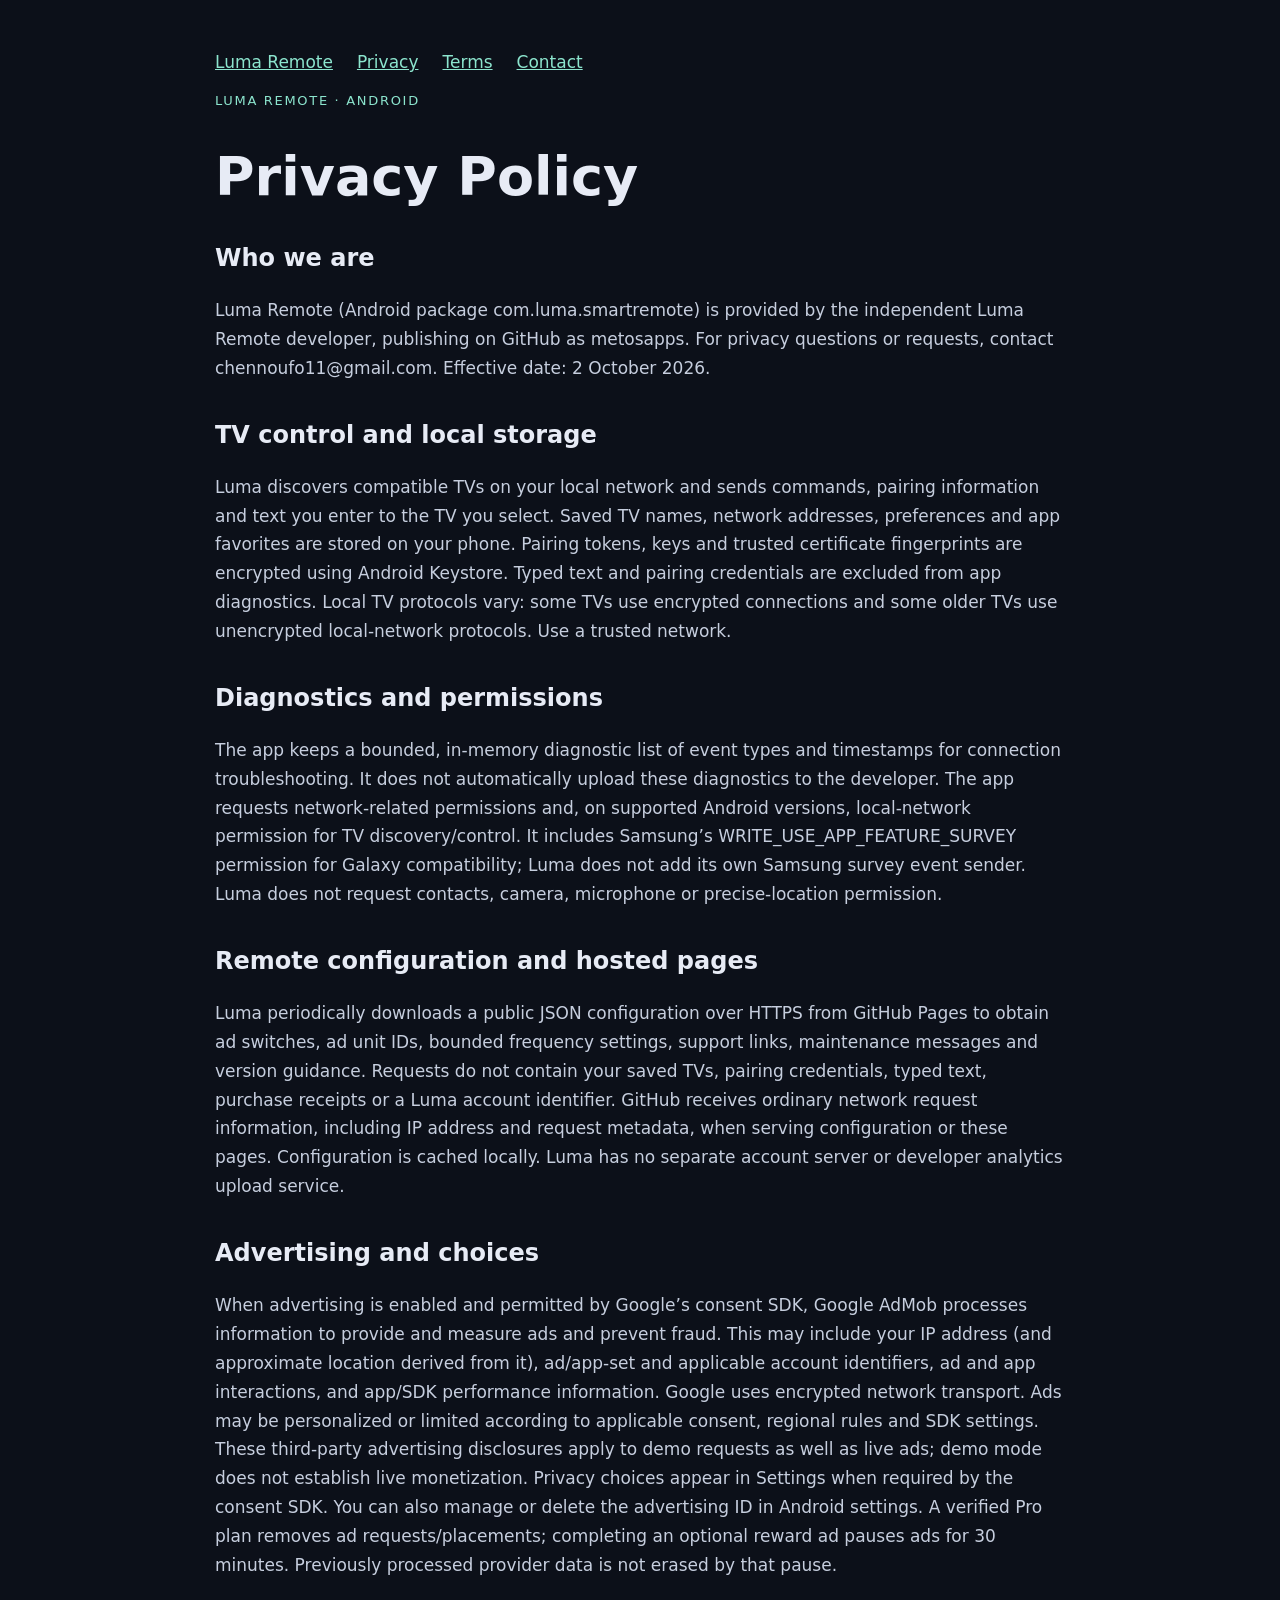
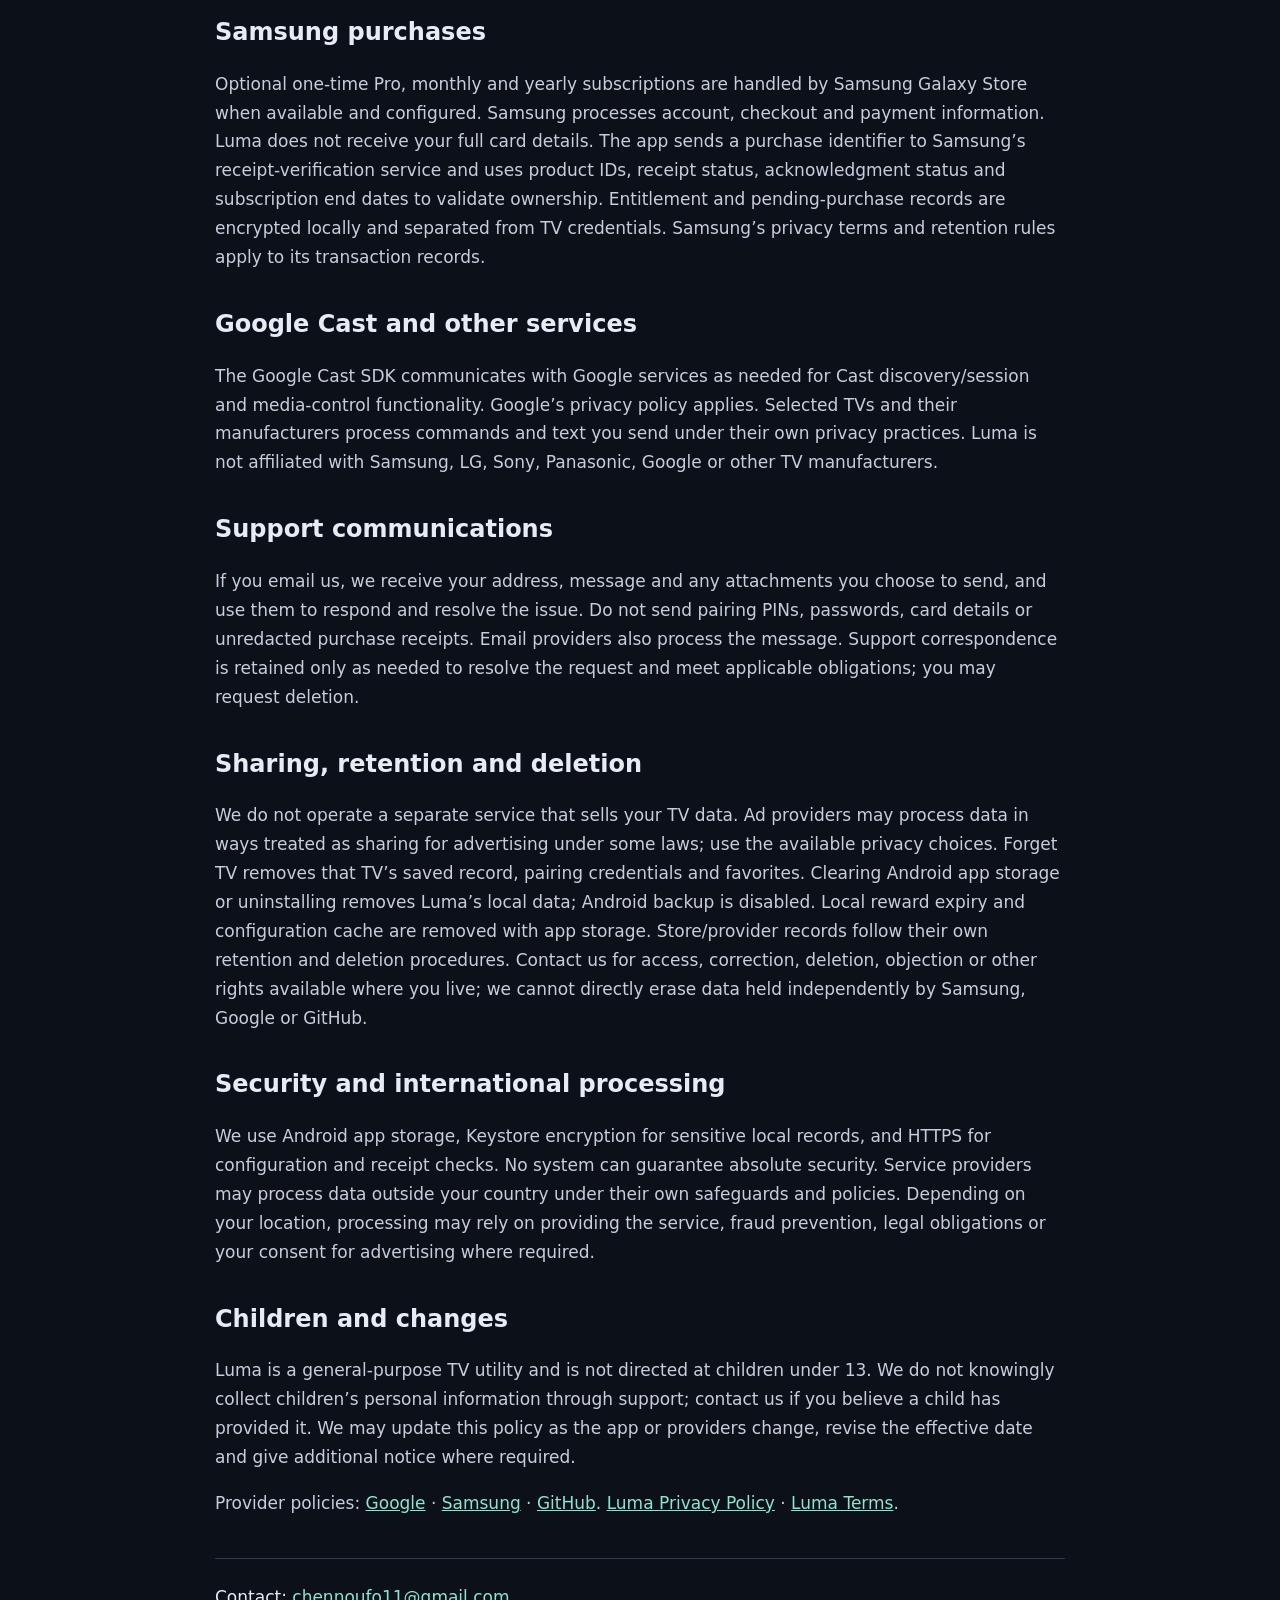
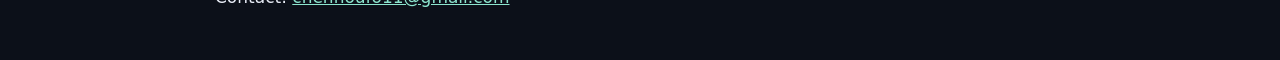
==== privacy.html @ 41ac0b06 "Publish Luma Galaxy policies and safe remote configuration" ====
<!doctype html><html lang="en"><head><meta charset="utf-8"><meta name="viewport" content="width=device-width,initial-scale=1"><title>Privacy Policy — Luma Remote</title><link rel="stylesheet" href="style.css"></head><body><main><nav><a href="index.html">Luma Remote</a><a href="privacy.html">Privacy</a><a href="terms.html">Terms</a><a href="mailto:chennoufo11@gmail.com">Contact</a></nav><p class="tag">LUMA REMOTE · ANDROID</p><h1>Privacy Policy</h1><section><h2>Who we are</h2><p>Luma Remote (Android package com.luma.smartremote) is provided by the independent Luma Remote developer, publishing on GitHub as metosapps. For privacy questions or requests, contact chennoufo11@gmail.com. Effective date: 2 October 2026.</p></section><section><h2>TV control and local storage</h2><p>Luma discovers compatible TVs on your local network and sends commands, pairing information and text you enter to the TV you select. Saved TV names, network addresses, preferences and app favorites are stored on your phone. Pairing tokens, keys and trusted certificate fingerprints are encrypted using Android Keystore. Typed text and pairing credentials are excluded from app diagnostics. Local TV protocols vary: some TVs use encrypted connections and some older TVs use unencrypted local-network protocols. Use a trusted network.</p></section><section><h2>Diagnostics and permissions</h2><p>The app keeps a bounded, in-memory diagnostic list of event types and timestamps for connection troubleshooting. It does not automatically upload these diagnostics to the developer. The app requests network-related permissions and, on supported Android versions, local-network permission for TV discovery/control. It includes Samsung’s WRITE_USE_APP_FEATURE_SURVEY permission for Galaxy compatibility; Luma does not add its own Samsung survey event sender. Luma does not request contacts, camera, microphone or precise-location permission.</p></section><section><h2>Remote configuration and hosted pages</h2><p>Luma periodically downloads a public JSON configuration over HTTPS from GitHub Pages to obtain ad switches, ad unit IDs, bounded frequency settings, support links, maintenance messages and version guidance. Requests do not contain your saved TVs, pairing credentials, typed text, purchase receipts or a Luma account identifier. GitHub receives ordinary network request information, including IP address and request metadata, when serving configuration or these pages. Configuration is cached locally. Luma has no separate account server or developer analytics upload service.</p></section><section><h2>Advertising and choices</h2><p>When advertising is enabled and permitted by Google’s consent SDK, Google AdMob processes information to provide and measure ads and prevent fraud. This may include your IP address (and approximate location derived from it), ad/app-set and applicable account identifiers, ad and app interactions, and app/SDK performance information. Google uses encrypted network transport. Ads may be personalized or limited according to applicable consent, regional rules and SDK settings. These third-party advertising disclosures apply to demo requests as well as live ads; demo mode does not establish live monetization. Privacy choices appear in Settings when required by the consent SDK. You can also manage or delete the advertising ID in Android settings. A verified Pro plan removes ad requests/placements; completing an optional reward ad pauses ads for 30 minutes. Previously processed provider data is not erased by that pause.</p></section><section><h2>Samsung purchases</h2><p>Optional one-time Pro, monthly and yearly subscriptions are handled by Samsung Galaxy Store when available and configured. Samsung processes account, checkout and payment information. Luma does not receive your full card details. The app sends a purchase identifier to Samsung’s receipt-verification service and uses product IDs, receipt status, acknowledgment status and subscription end dates to validate ownership. Entitlement and pending-purchase records are encrypted locally and separated from TV credentials. Samsung’s privacy terms and retention rules apply to its transaction records.</p></section><section><h2>Google Cast and other services</h2><p>The Google Cast SDK communicates with Google services as needed for Cast discovery/session and media-control functionality. Google’s privacy policy applies. Selected TVs and their manufacturers process commands and text you send under their own privacy practices. Luma is not affiliated with Samsung, LG, Sony, Panasonic, Google or other TV manufacturers.</p></section><section><h2>Support communications</h2><p>If you email us, we receive your address, message and any attachments you choose to send, and use them to respond and resolve the issue. Do not send pairing PINs, passwords, card details or unredacted purchase receipts. Email providers also process the message. Support correspondence is retained only as needed to resolve the request and meet applicable obligations; you may request deletion.</p></section><section><h2>Sharing, retention and deletion</h2><p>We do not operate a separate service that sells your TV data. Ad providers may process data in ways treated as sharing for advertising under some laws; use the available privacy choices. Forget TV removes that TV’s saved record, pairing credentials and favorites. Clearing Android app storage or uninstalling removes Luma’s local data; Android backup is disabled. Local reward expiry and configuration cache are removed with app storage. Store/provider records follow their own retention and deletion procedures. Contact us for access, correction, deletion, objection or other rights available where you live; we cannot directly erase data held independently by Samsung, Google or GitHub.</p></section><section><h2>Security and international processing</h2><p>We use Android app storage, Keystore encryption for sensitive local records, and HTTPS for configuration and receipt checks. No system can guarantee absolute security. Service providers may process data outside your country under their own safeguards and policies. Depending on your location, processing may rely on providing the service, fraud prevention, legal obligations or your consent for advertising where required.</p></section><section><h2>Children and changes</h2><p>Luma is a general-purpose TV utility and is not directed at children under 13. We do not knowingly collect children’s personal information through support; contact us if you believe a child has provided it. We may update this policy as the app or providers change, revise the effective date and give additional notice where required.</p></section><p>Provider policies: <a href="https://policies.google.com/privacy">Google</a> · <a href="https://account.samsung.com/membership/terms/privacypolicy">Samsung</a> · <a href="https://docs.github.com/en/site-policy/privacy-policies/github-general-privacy-statement">GitHub</a>. <a href="privacy.html">Luma Privacy Policy</a> · <a href="terms.html">Luma Terms</a>.</p><footer>Contact: <a href="mailto:chennoufo11@gmail.com">chennoufo11@gmail.com</a></footer></main></body></html>
---- style.css ----
body{margin:0;background:#0c1019;color:#e7ebf5;font:17px/1.7 system-ui,sans-serif}main{max-width:850px;margin:auto;padding:48px 24px}a{color:#8ce5ce}nav{display:flex;gap:24px;flex-wrap:wrap}h1{font-size:clamp(34px,6vw,54px);line-height:1.1;margin:35px 0 20px}h2{font-size:24px;margin:32px 0 12px}p{color:#c6cede}footer{border-top:1px solid #30394b;margin-top:40px;padding-top:24px}.tag{letter-spacing:.13em;color:#8ce5ce;font-size:13px}section{scroll-margin-top:20px}
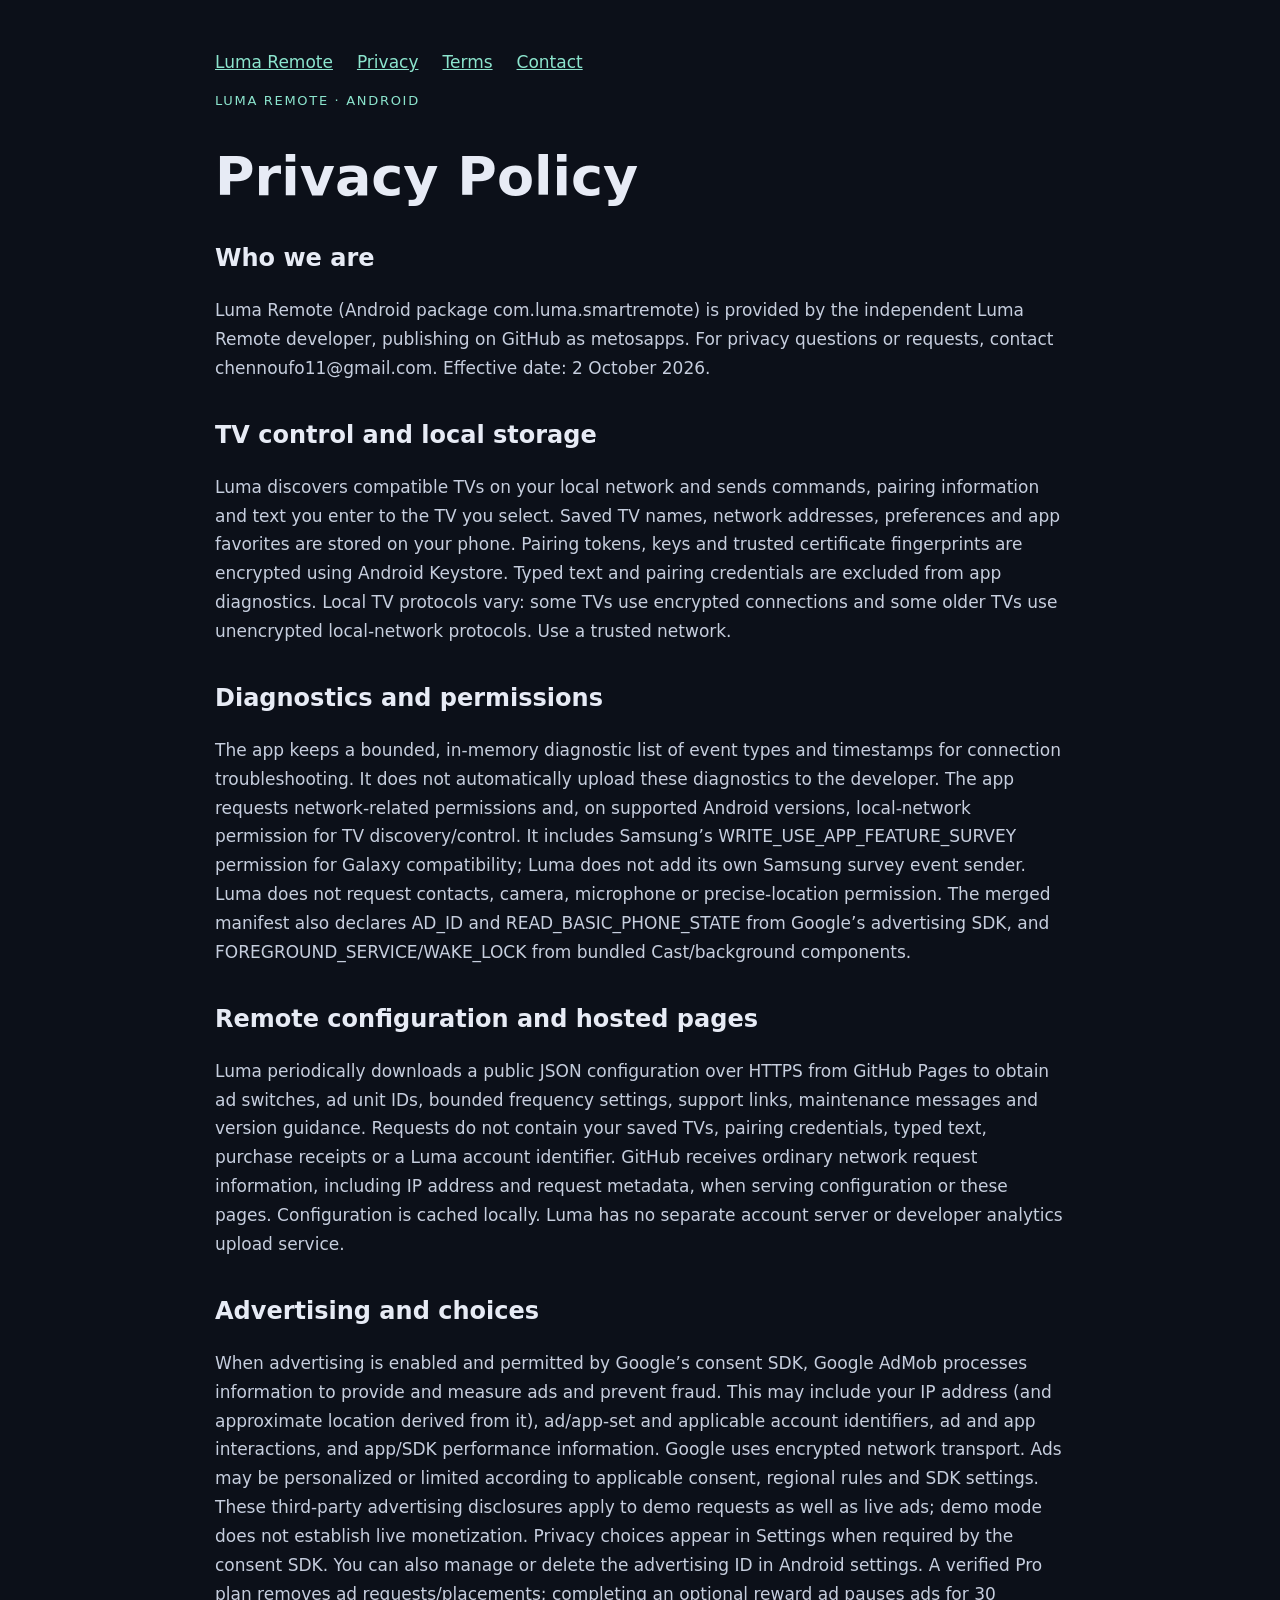
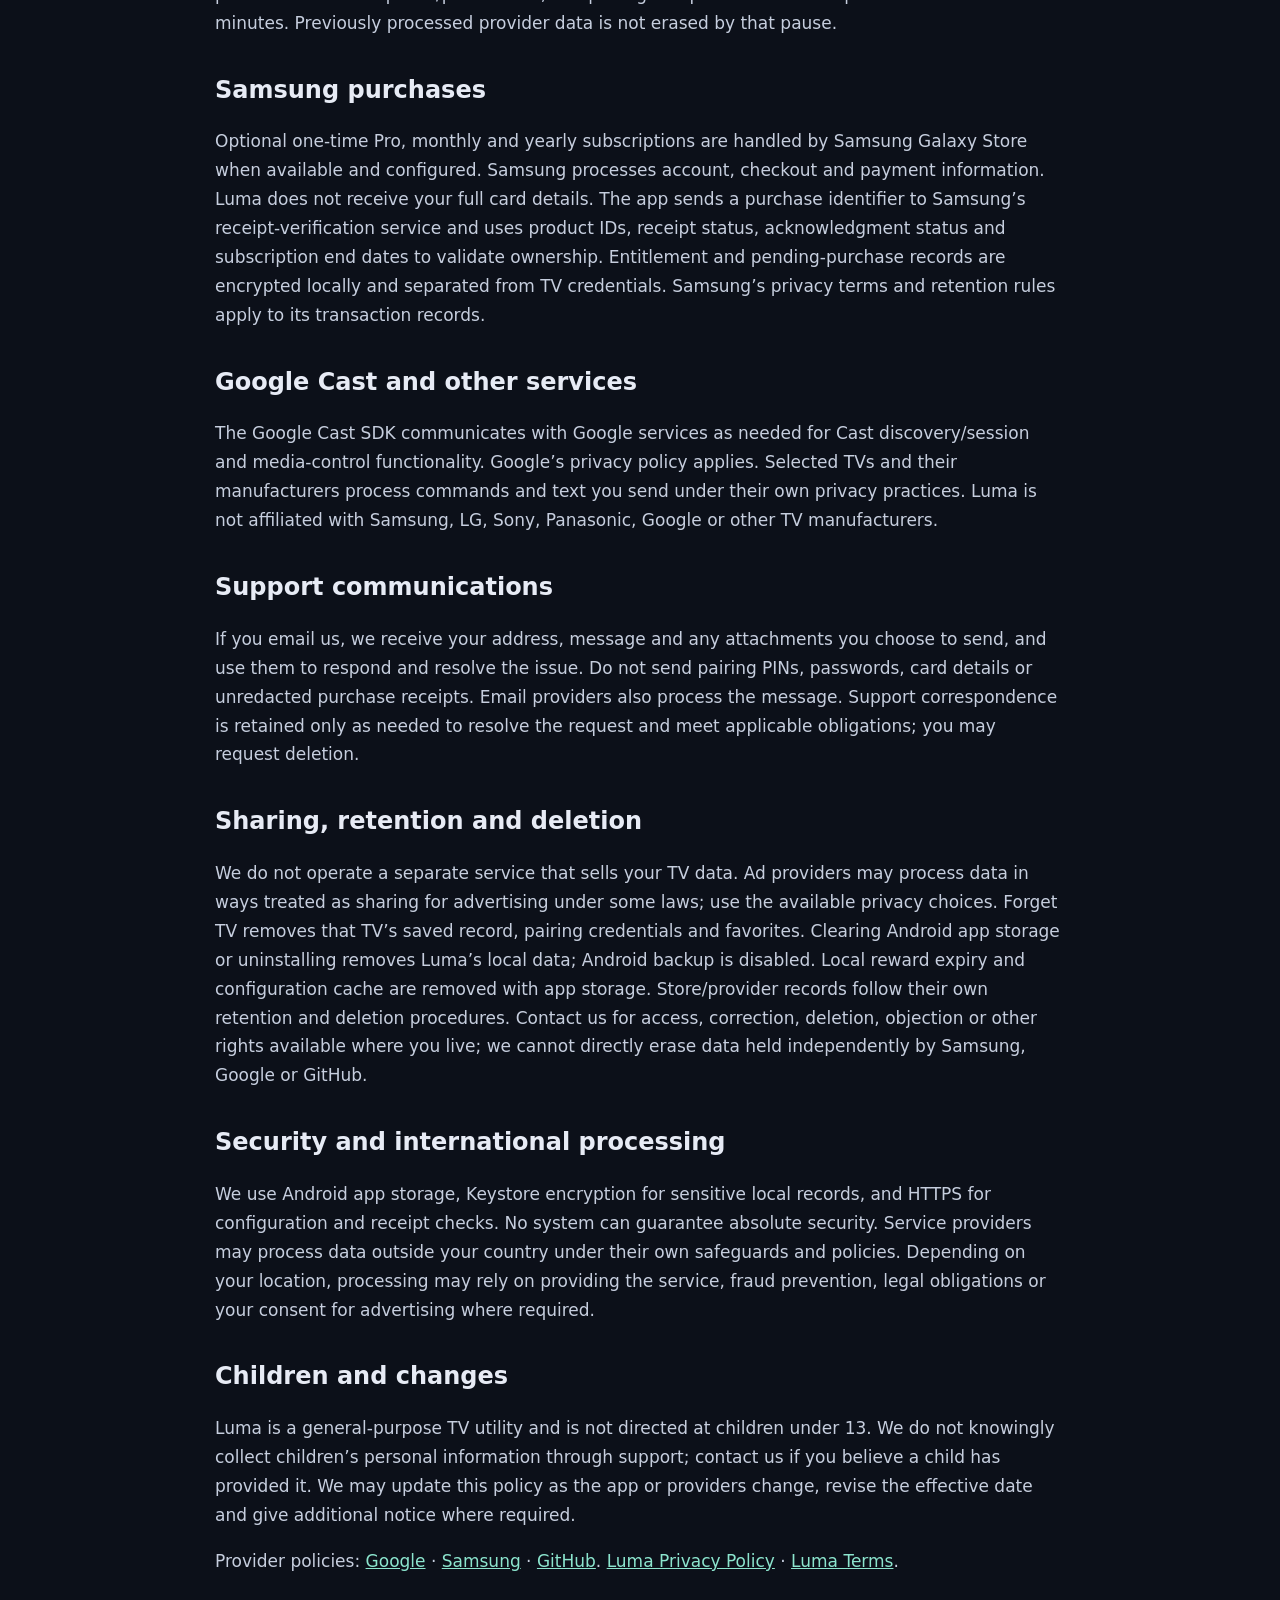
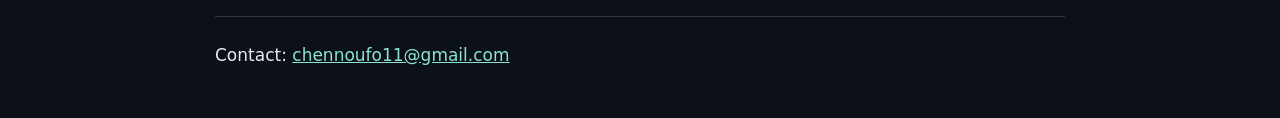
==== commit 3a519cc8: "Disclose SDK permissions verified in the merged Android APK" ====
--- a/privacy.html
+++ b/privacy.html
@@ -1 +1 @@
-<!doctype html><html lang="en"><head><meta charset="utf-8"><meta name="viewport" content="width=device-width,initial-scale=1"><title>Privacy Policy — Luma Remote</title><link rel="stylesheet" href="style.css"></head><body><main><nav><a href="index.html">Luma Remote</a><a href="privacy.html">Privacy</a><a href="terms.html">Terms</a><a href="mailto:chennoufo11@gmail.com">Contact</a></nav><p class="tag">LUMA REMOTE · ANDROID</p><h1>Privacy Policy</h1><section><h2>Who we are</h2><p>Luma Remote (Android package com.luma.smartremote) is provided by the independent Luma Remote developer, publishing on GitHub as metosapps. For privacy questions or requests, contact chennoufo11@gmail.com. Effective date: 2 October 2026.</p></section><section><h2>TV control and local storage</h2><p>Luma discovers compatible TVs on your local network and sends commands, pairing information and text you enter to the TV you select. Saved TV names, network addresses, preferences and app favorites are stored on your phone. Pairing tokens, keys and trusted certificate fingerprints are encrypted using Android Keystore. Typed text and pairing credentials are excluded from app diagnostics. Local TV protocols vary: some TVs use encrypted connections and some older TVs use unencrypted local-network protocols. Use a trusted network.</p></section><section><h2>Diagnostics and permissions</h2><p>The app keeps a bounded, in-memory diagnostic list of event types and timestamps for connection troubleshooting. It does not automatically upload these diagnostics to the developer. The app requests network-related permissions and, on supported Android versions, local-network permission for TV discovery/control. It includes Samsung’s WRITE_USE_APP_FEATURE_SURVEY permission for Galaxy compatibility; Luma does not add its own Samsung survey event sender. Luma does not request contacts, camera, microphone or precise-location permission.</p></section><section><h2>Remote configuration and hosted pages</h2><p>Luma periodically downloads a public JSON configuration over HTTPS from GitHub Pages to obtain ad switches, ad unit IDs, bounded frequency settings, support links, maintenance messages and version guidance. Requests do not contain your saved TVs, pairing credentials, typed text, purchase receipts or a Luma account identifier. GitHub receives ordinary network request information, including IP address and request metadata, when serving configuration or these pages. Configuration is cached locally. Luma has no separate account server or developer analytics upload service.</p></section><section><h2>Advertising and choices</h2><p>When advertising is enabled and permitted by Google’s consent SDK, Google AdMob processes information to provide and measure ads and prevent fraud. This may include your IP address (and approximate location derived from it), ad/app-set and applicable account identifiers, ad and app interactions, and app/SDK performance information. Google uses encrypted network transport. Ads may be personalized or limited according to applicable consent, regional rules and SDK settings. These third-party advertising disclosures apply to demo requests as well as live ads; demo mode does not establish live monetization. Privacy choices appear in Settings when required by the consent SDK. You can also manage or delete the advertising ID in Android settings. A verified Pro plan removes ad requests/placements; completing an optional reward ad pauses ads for 30 minutes. Previously processed provider data is not erased by that pause.</p></section><section><h2>Samsung purchases</h2><p>Optional one-time Pro, monthly and yearly subscriptions are handled by Samsung Galaxy Store when available and configured. Samsung processes account, checkout and payment information. Luma does not receive your full card details. The app sends a purchase identifier to Samsung’s receipt-verification service and uses product IDs, receipt status, acknowledgment status and subscription end dates to validate ownership. Entitlement and pending-purchase records are encrypted locally and separated from TV credentials. Samsung’s privacy terms and retention rules apply to its transaction records.</p></section><section><h2>Google Cast and other services</h2><p>The Google Cast SDK communicates with Google services as needed for Cast discovery/session and media-control functionality. Google’s privacy policy applies. Selected TVs and their manufacturers process commands and text you send under their own privacy practices. Luma is not affiliated with Samsung, LG, Sony, Panasonic, Google or other TV manufacturers.</p></section><section><h2>Support communications</h2><p>If you email us, we receive your address, message and any attachments you choose to send, and use them to respond and resolve the issue. Do not send pairing PINs, passwords, card details or unredacted purchase receipts. Email providers also process the message. Support correspondence is retained only as needed to resolve the request and meet applicable obligations; you may request deletion.</p></section><section><h2>Sharing, retention and deletion</h2><p>We do not operate a separate service that sells your TV data. Ad providers may process data in ways treated as sharing for advertising under some laws; use the available privacy choices. Forget TV removes that TV’s saved record, pairing credentials and favorites. Clearing Android app storage or uninstalling removes Luma’s local data; Android backup is disabled. Local reward expiry and configuration cache are removed with app storage. Store/provider records follow their own retention and deletion procedures. Contact us for access, correction, deletion, objection or other rights available where you live; we cannot directly erase data held independently by Samsung, Google or GitHub.</p></section><section><h2>Security and international processing</h2><p>We use Android app storage, Keystore encryption for sensitive local records, and HTTPS for configuration and receipt checks. No system can guarantee absolute security. Service providers may process data outside your country under their own safeguards and policies. Depending on your location, processing may rely on providing the service, fraud prevention, legal obligations or your consent for advertising where required.</p></section><section><h2>Children and changes</h2><p>Luma is a general-purpose TV utility and is not directed at children under 13. We do not knowingly collect children’s personal information through support; contact us if you believe a child has provided it. We may update this policy as the app or providers change, revise the effective date and give additional notice where required.</p></section><p>Provider policies: <a href="https://policies.google.com/privacy">Google</a> · <a href="https://account.samsung.com/membership/terms/privacypolicy">Samsung</a> · <a href="https://docs.github.com/en/site-policy/privacy-policies/github-general-privacy-statement">GitHub</a>. <a href="privacy.html">Luma Privacy Policy</a> · <a href="terms.html">Luma Terms</a>.</p><footer>Contact: <a href="mailto:chennoufo11@gmail.com">chennoufo11@gmail.com</a></footer></main></body></html>+<!doctype html><html lang="en"><head><meta charset="utf-8"><meta name="viewport" content="width=device-width,initial-scale=1"><title>Privacy Policy — Luma Remote</title><link rel="stylesheet" href="style.css"></head><body><main><nav><a href="index.html">Luma Remote</a><a href="privacy.html">Privacy</a><a href="terms.html">Terms</a><a href="mailto:chennoufo11@gmail.com">Contact</a></nav><p class="tag">LUMA REMOTE · ANDROID</p><h1>Privacy Policy</h1><section><h2>Who we are</h2><p>Luma Remote (Android package com.luma.smartremote) is provided by the independent Luma Remote developer, publishing on GitHub as metosapps. For privacy questions or requests, contact chennoufo11@gmail.com. Effective date: 2 October 2026.</p></section><section><h2>TV control and local storage</h2><p>Luma discovers compatible TVs on your local network and sends commands, pairing information and text you enter to the TV you select. Saved TV names, network addresses, preferences and app favorites are stored on your phone. Pairing tokens, keys and trusted certificate fingerprints are encrypted using Android Keystore. Typed text and pairing credentials are excluded from app diagnostics. Local TV protocols vary: some TVs use encrypted connections and some older TVs use unencrypted local-network protocols. Use a trusted network.</p></section><section><h2>Diagnostics and permissions</h2><p>The app keeps a bounded, in-memory diagnostic list of event types and timestamps for connection troubleshooting. It does not automatically upload these diagnostics to the developer. The app requests network-related permissions and, on supported Android versions, local-network permission for TV discovery/control. It includes Samsung’s WRITE_USE_APP_FEATURE_SURVEY permission for Galaxy compatibility; Luma does not add its own Samsung survey event sender. Luma does not request contacts, camera, microphone or precise-location permission. The merged manifest also declares AD_ID and READ_BASIC_PHONE_STATE from Google’s advertising SDK, and FOREGROUND_SERVICE/WAKE_LOCK from bundled Cast/background components.</p></section><section><h2>Remote configuration and hosted pages</h2><p>Luma periodically downloads a public JSON configuration over HTTPS from GitHub Pages to obtain ad switches, ad unit IDs, bounded frequency settings, support links, maintenance messages and version guidance. Requests do not contain your saved TVs, pairing credentials, typed text, purchase receipts or a Luma account identifier. GitHub receives ordinary network request information, including IP address and request metadata, when serving configuration or these pages. Configuration is cached locally. Luma has no separate account server or developer analytics upload service.</p></section><section><h2>Advertising and choices</h2><p>When advertising is enabled and permitted by Google’s consent SDK, Google AdMob processes information to provide and measure ads and prevent fraud. This may include your IP address (and approximate location derived from it), ad/app-set and applicable account identifiers, ad and app interactions, and app/SDK performance information. Google uses encrypted network transport. Ads may be personalized or limited according to applicable consent, regional rules and SDK settings. These third-party advertising disclosures apply to demo requests as well as live ads; demo mode does not establish live monetization. Privacy choices appear in Settings when required by the consent SDK. You can also manage or delete the advertising ID in Android settings. A verified Pro plan removes ad requests/placements; completing an optional reward ad pauses ads for 30 minutes. Previously processed provider data is not erased by that pause.</p></section><section><h2>Samsung purchases</h2><p>Optional one-time Pro, monthly and yearly subscriptions are handled by Samsung Galaxy Store when available and configured. Samsung processes account, checkout and payment information. Luma does not receive your full card details. The app sends a purchase identifier to Samsung’s receipt-verification service and uses product IDs, receipt status, acknowledgment status and subscription end dates to validate ownership. Entitlement and pending-purchase records are encrypted locally and separated from TV credentials. Samsung’s privacy terms and retention rules apply to its transaction records.</p></section><section><h2>Google Cast and other services</h2><p>The Google Cast SDK communicates with Google services as needed for Cast discovery/session and media-control functionality. Google’s privacy policy applies. Selected TVs and their manufacturers process commands and text you send under their own privacy practices. Luma is not affiliated with Samsung, LG, Sony, Panasonic, Google or other TV manufacturers.</p></section><section><h2>Support communications</h2><p>If you email us, we receive your address, message and any attachments you choose to send, and use them to respond and resolve the issue. Do not send pairing PINs, passwords, card details or unredacted purchase receipts. Email providers also process the message. Support correspondence is retained only as needed to resolve the request and meet applicable obligations; you may request deletion.</p></section><section><h2>Sharing, retention and deletion</h2><p>We do not operate a separate service that sells your TV data. Ad providers may process data in ways treated as sharing for advertising under some laws; use the available privacy choices. Forget TV removes that TV’s saved record, pairing credentials and favorites. Clearing Android app storage or uninstalling removes Luma’s local data; Android backup is disabled. Local reward expiry and configuration cache are removed with app storage. Store/provider records follow their own retention and deletion procedures. Contact us for access, correction, deletion, objection or other rights available where you live; we cannot directly erase data held independently by Samsung, Google or GitHub.</p></section><section><h2>Security and international processing</h2><p>We use Android app storage, Keystore encryption for sensitive local records, and HTTPS for configuration and receipt checks. No system can guarantee absolute security. Service providers may process data outside your country under their own safeguards and policies. Depending on your location, processing may rely on providing the service, fraud prevention, legal obligations or your consent for advertising where required.</p></section><section><h2>Children and changes</h2><p>Luma is a general-purpose TV utility and is not directed at children under 13. We do not knowingly collect children’s personal information through support; contact us if you believe a child has provided it. We may update this policy as the app or providers change, revise the effective date and give additional notice where required.</p></section><p>Provider policies: <a href="https://policies.google.com/privacy">Google</a> · <a href="https://account.samsung.com/membership/terms/privacypolicy">Samsung</a> · <a href="https://docs.github.com/en/site-policy/privacy-policies/github-general-privacy-statement">GitHub</a>. <a href="privacy.html">Luma Privacy Policy</a> · <a href="terms.html">Luma Terms</a>.</p><footer>Contact: <a href="mailto:chennoufo11@gmail.com">chennoufo11@gmail.com</a></footer></main></body></html>
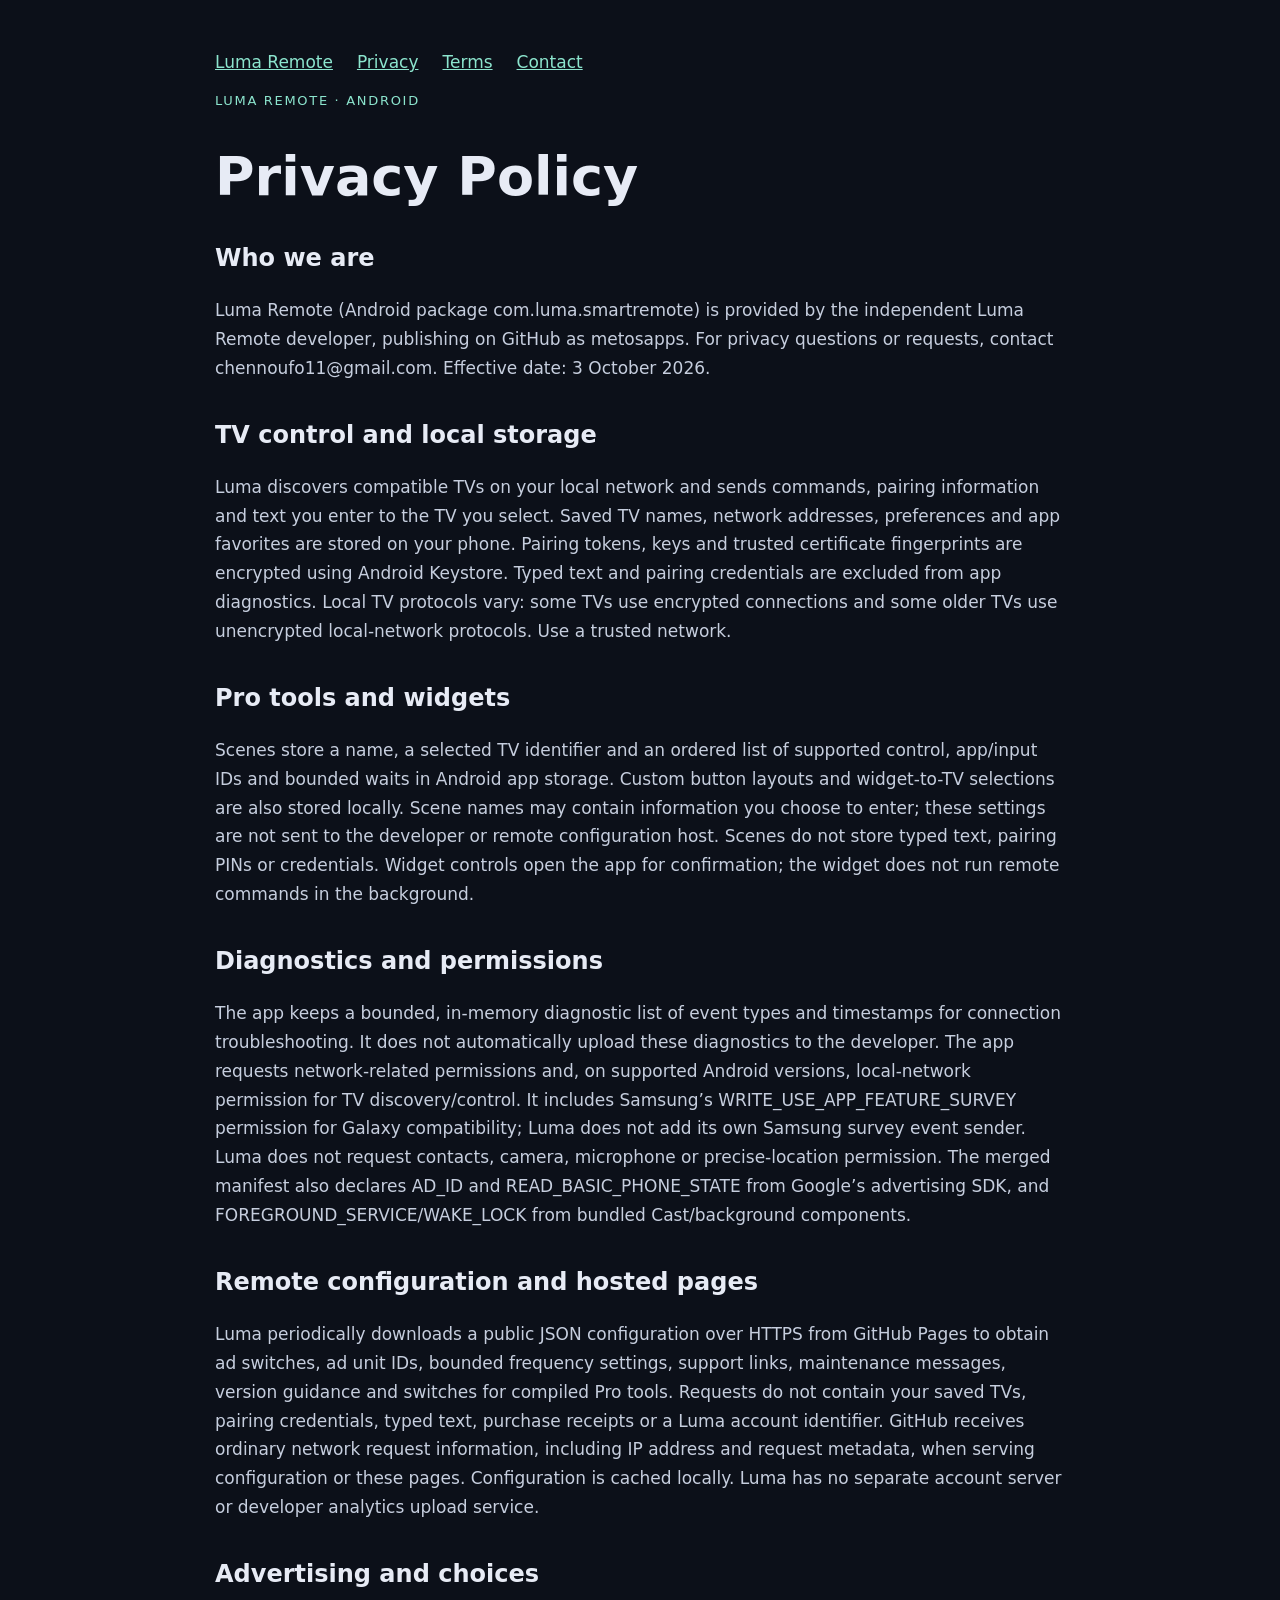
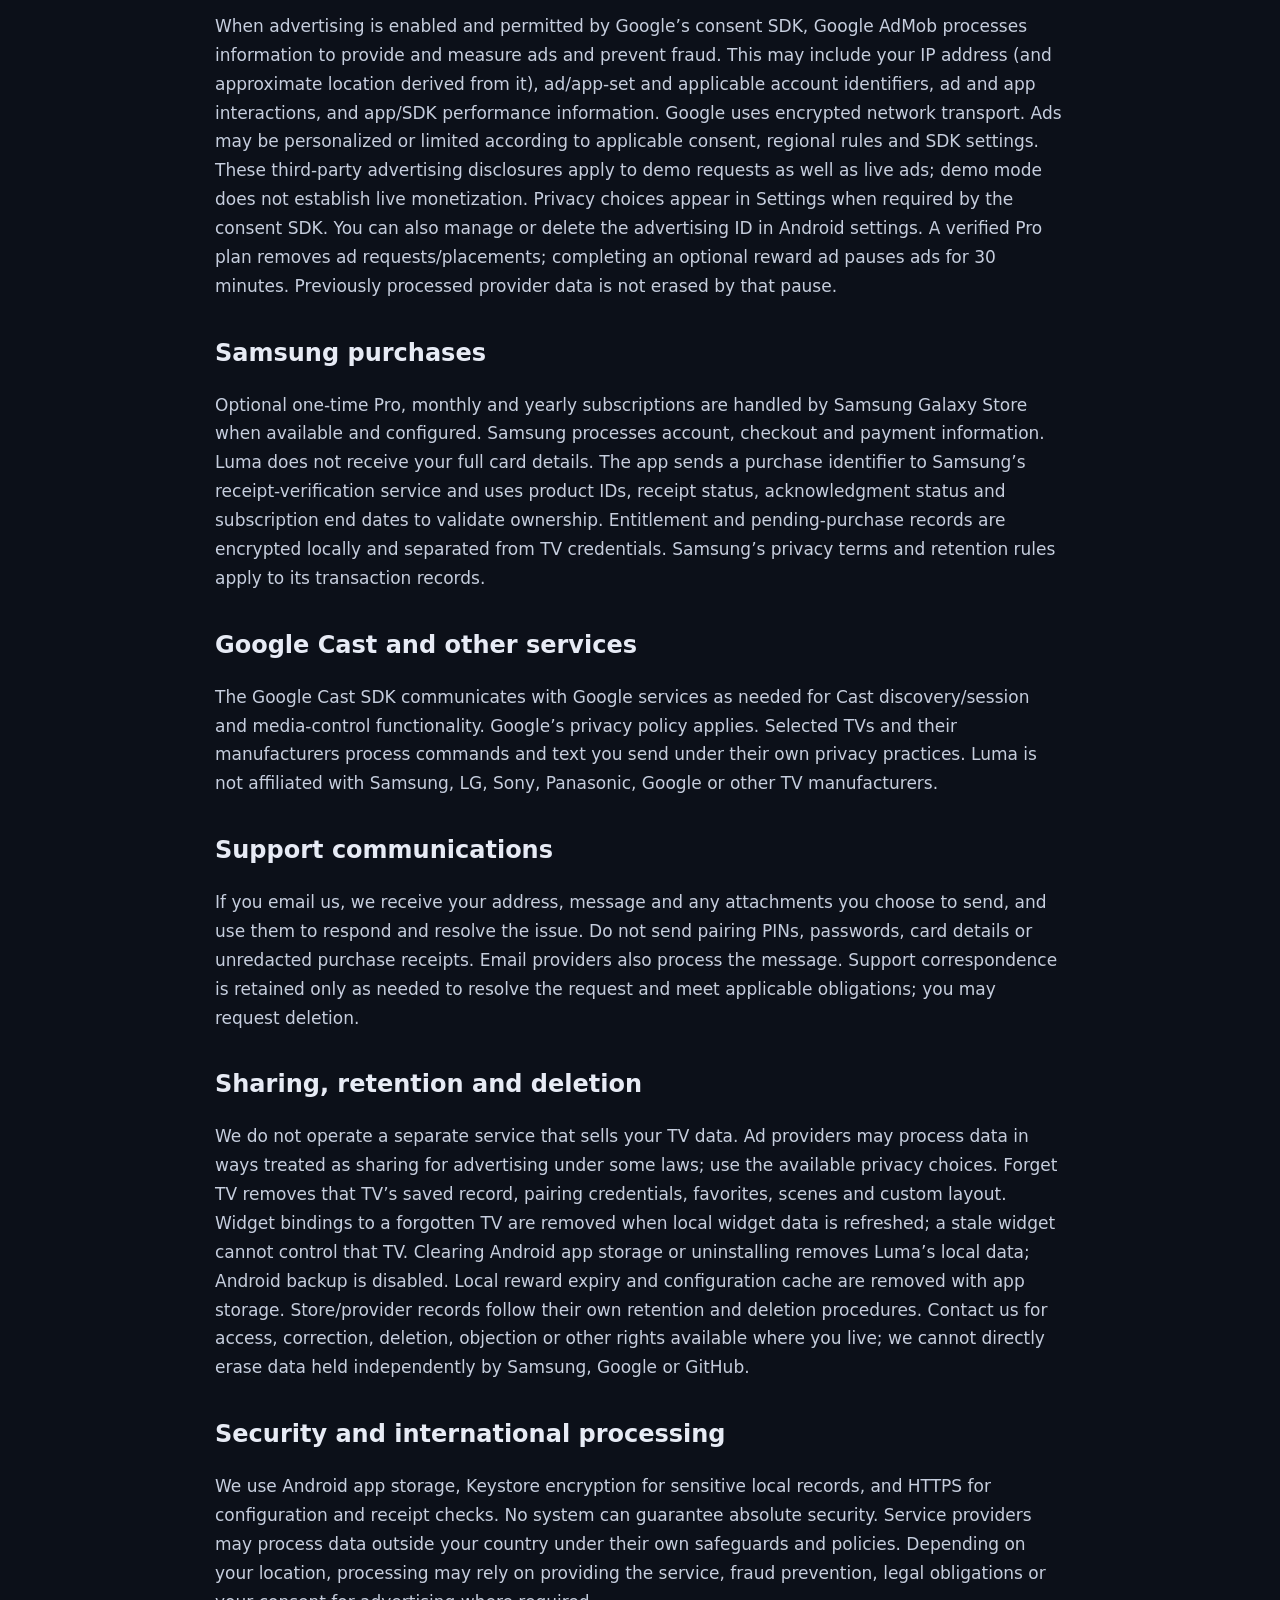
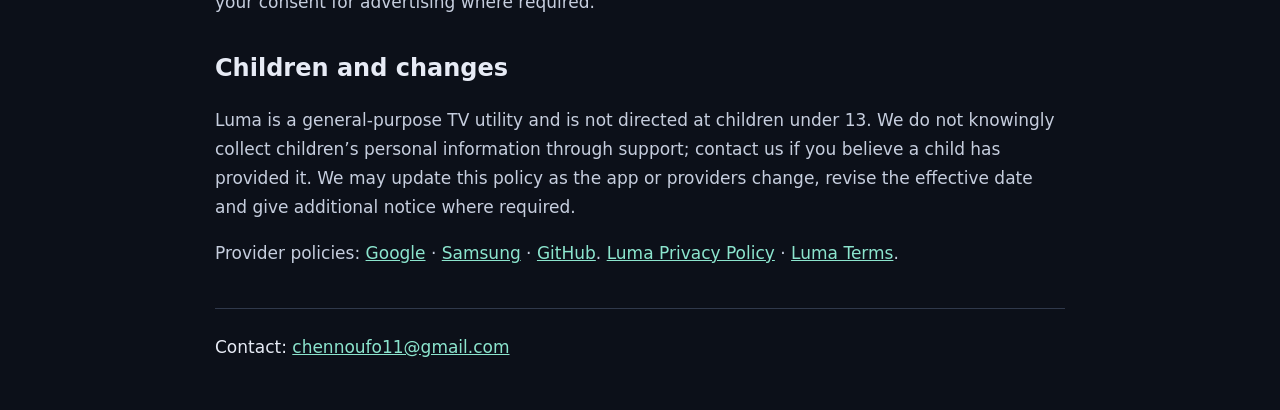
==== commit f4314d8a: "Document Pro tools and add native feature switches" ====
--- a/privacy.html
+++ b/privacy.html
@@ -1 +1 @@
-<!doctype html><html lang="en"><head><meta charset="utf-8"><meta name="viewport" content="width=device-width,initial-scale=1"><title>Privacy Policy — Luma Remote</title><link rel="stylesheet" href="style.css"></head><body><main><nav><a href="index.html">Luma Remote</a><a href="privacy.html">Privacy</a><a href="terms.html">Terms</a><a href="mailto:chennoufo11@gmail.com">Contact</a></nav><p class="tag">LUMA REMOTE · ANDROID</p><h1>Privacy Policy</h1><section><h2>Who we are</h2><p>Luma Remote (Android package com.luma.smartremote) is provided by the independent Luma Remote developer, publishing on GitHub as metosapps. For privacy questions or requests, contact chennoufo11@gmail.com. Effective date: 2 October 2026.</p></section><section><h2>TV control and local storage</h2><p>Luma discovers compatible TVs on your local network and sends commands, pairing information and text you enter to the TV you select. Saved TV names, network addresses, preferences and app favorites are stored on your phone. Pairing tokens, keys and trusted certificate fingerprints are encrypted using Android Keystore. Typed text and pairing credentials are excluded from app diagnostics. Local TV protocols vary: some TVs use encrypted connections and some older TVs use unencrypted local-network protocols. Use a trusted network.</p></section><section><h2>Diagnostics and permissions</h2><p>The app keeps a bounded, in-memory diagnostic list of event types and timestamps for connection troubleshooting. It does not automatically upload these diagnostics to the developer. The app requests network-related permissions and, on supported Android versions, local-network permission for TV discovery/control. It includes Samsung’s WRITE_USE_APP_FEATURE_SURVEY permission for Galaxy compatibility; Luma does not add its own Samsung survey event sender. Luma does not request contacts, camera, microphone or precise-location permission. The merged manifest also declares AD_ID and READ_BASIC_PHONE_STATE from Google’s advertising SDK, and FOREGROUND_SERVICE/WAKE_LOCK from bundled Cast/background components.</p></section><section><h2>Remote configuration and hosted pages</h2><p>Luma periodically downloads a public JSON configuration over HTTPS from GitHub Pages to obtain ad switches, ad unit IDs, bounded frequency settings, support links, maintenance messages and version guidance. Requests do not contain your saved TVs, pairing credentials, typed text, purchase receipts or a Luma account identifier. GitHub receives ordinary network request information, including IP address and request metadata, when serving configuration or these pages. Configuration is cached locally. Luma has no separate account server or developer analytics upload service.</p></section><section><h2>Advertising and choices</h2><p>When advertising is enabled and permitted by Google’s consent SDK, Google AdMob processes information to provide and measure ads and prevent fraud. This may include your IP address (and approximate location derived from it), ad/app-set and applicable account identifiers, ad and app interactions, and app/SDK performance information. Google uses encrypted network transport. Ads may be personalized or limited according to applicable consent, regional rules and SDK settings. These third-party advertising disclosures apply to demo requests as well as live ads; demo mode does not establish live monetization. Privacy choices appear in Settings when required by the consent SDK. You can also manage or delete the advertising ID in Android settings. A verified Pro plan removes ad requests/placements; completing an optional reward ad pauses ads for 30 minutes. Previously processed provider data is not erased by that pause.</p></section><section><h2>Samsung purchases</h2><p>Optional one-time Pro, monthly and yearly subscriptions are handled by Samsung Galaxy Store when available and configured. Samsung processes account, checkout and payment information. Luma does not receive your full card details. The app sends a purchase identifier to Samsung’s receipt-verification service and uses product IDs, receipt status, acknowledgment status and subscription end dates to validate ownership. Entitlement and pending-purchase records are encrypted locally and separated from TV credentials. Samsung’s privacy terms and retention rules apply to its transaction records.</p></section><section><h2>Google Cast and other services</h2><p>The Google Cast SDK communicates with Google services as needed for Cast discovery/session and media-control functionality. Google’s privacy policy applies. Selected TVs and their manufacturers process commands and text you send under their own privacy practices. Luma is not affiliated with Samsung, LG, Sony, Panasonic, Google or other TV manufacturers.</p></section><section><h2>Support communications</h2><p>If you email us, we receive your address, message and any attachments you choose to send, and use them to respond and resolve the issue. Do not send pairing PINs, passwords, card details or unredacted purchase receipts. Email providers also process the message. Support correspondence is retained only as needed to resolve the request and meet applicable obligations; you may request deletion.</p></section><section><h2>Sharing, retention and deletion</h2><p>We do not operate a separate service that sells your TV data. Ad providers may process data in ways treated as sharing for advertising under some laws; use the available privacy choices. Forget TV removes that TV’s saved record, pairing credentials and favorites. Clearing Android app storage or uninstalling removes Luma’s local data; Android backup is disabled. Local reward expiry and configuration cache are removed with app storage. Store/provider records follow their own retention and deletion procedures. Contact us for access, correction, deletion, objection or other rights available where you live; we cannot directly erase data held independently by Samsung, Google or GitHub.</p></section><section><h2>Security and international processing</h2><p>We use Android app storage, Keystore encryption for sensitive local records, and HTTPS for configuration and receipt checks. No system can guarantee absolute security. Service providers may process data outside your country under their own safeguards and policies. Depending on your location, processing may rely on providing the service, fraud prevention, legal obligations or your consent for advertising where required.</p></section><section><h2>Children and changes</h2><p>Luma is a general-purpose TV utility and is not directed at children under 13. We do not knowingly collect children’s personal information through support; contact us if you believe a child has provided it. We may update this policy as the app or providers change, revise the effective date and give additional notice where required.</p></section><p>Provider policies: <a href="https://policies.google.com/privacy">Google</a> · <a href="https://account.samsung.com/membership/terms/privacypolicy">Samsung</a> · <a href="https://docs.github.com/en/site-policy/privacy-policies/github-general-privacy-statement">GitHub</a>. <a href="privacy.html">Luma Privacy Policy</a> · <a href="terms.html">Luma Terms</a>.</p><footer>Contact: <a href="mailto:chennoufo11@gmail.com">chennoufo11@gmail.com</a></footer></main></body></html>+<!doctype html><html lang="en"><head><meta charset="utf-8"><meta name="viewport" content="width=device-width,initial-scale=1"><title>Privacy Policy — Luma Remote</title><link rel="stylesheet" href="style.css"></head><body><main><nav><a href="index.html">Luma Remote</a><a href="privacy.html">Privacy</a><a href="terms.html">Terms</a><a href="mailto:chennoufo11@gmail.com">Contact</a></nav><p class="tag">LUMA REMOTE · ANDROID</p><h1>Privacy Policy</h1><section><h2>Who we are</h2><p>Luma Remote (Android package com.luma.smartremote) is provided by the independent Luma Remote developer, publishing on GitHub as metosapps. For privacy questions or requests, contact chennoufo11@gmail.com. Effective date: 3 October 2026.</p></section><section><h2>TV control and local storage</h2><p>Luma discovers compatible TVs on your local network and sends commands, pairing information and text you enter to the TV you select. Saved TV names, network addresses, preferences and app favorites are stored on your phone. Pairing tokens, keys and trusted certificate fingerprints are encrypted using Android Keystore. Typed text and pairing credentials are excluded from app diagnostics. Local TV protocols vary: some TVs use encrypted connections and some older TVs use unencrypted local-network protocols. Use a trusted network.</p></section><section><h2>Pro tools and widgets</h2><p>Scenes store a name, a selected TV identifier and an ordered list of supported control, app/input IDs and bounded waits in Android app storage. Custom button layouts and widget-to-TV selections are also stored locally. Scene names may contain information you choose to enter; these settings are not sent to the developer or remote configuration host. Scenes do not store typed text, pairing PINs or credentials. Widget controls open the app for confirmation; the widget does not run remote commands in the background.</p></section><section><h2>Diagnostics and permissions</h2><p>The app keeps a bounded, in-memory diagnostic list of event types and timestamps for connection troubleshooting. It does not automatically upload these diagnostics to the developer. The app requests network-related permissions and, on supported Android versions, local-network permission for TV discovery/control. It includes Samsung’s WRITE_USE_APP_FEATURE_SURVEY permission for Galaxy compatibility; Luma does not add its own Samsung survey event sender. Luma does not request contacts, camera, microphone or precise-location permission. The merged manifest also declares AD_ID and READ_BASIC_PHONE_STATE from Google’s advertising SDK, and FOREGROUND_SERVICE/WAKE_LOCK from bundled Cast/background components.</p></section><section><h2>Remote configuration and hosted pages</h2><p>Luma periodically downloads a public JSON configuration over HTTPS from GitHub Pages to obtain ad switches, ad unit IDs, bounded frequency settings, support links, maintenance messages, version guidance and switches for compiled Pro tools. Requests do not contain your saved TVs, pairing credentials, typed text, purchase receipts or a Luma account identifier. GitHub receives ordinary network request information, including IP address and request metadata, when serving configuration or these pages. Configuration is cached locally. Luma has no separate account server or developer analytics upload service.</p></section><section><h2>Advertising and choices</h2><p>When advertising is enabled and permitted by Google’s consent SDK, Google AdMob processes information to provide and measure ads and prevent fraud. This may include your IP address (and approximate location derived from it), ad/app-set and applicable account identifiers, ad and app interactions, and app/SDK performance information. Google uses encrypted network transport. Ads may be personalized or limited according to applicable consent, regional rules and SDK settings. These third-party advertising disclosures apply to demo requests as well as live ads; demo mode does not establish live monetization. Privacy choices appear in Settings when required by the consent SDK. You can also manage or delete the advertising ID in Android settings. A verified Pro plan removes ad requests/placements; completing an optional reward ad pauses ads for 30 minutes. Previously processed provider data is not erased by that pause.</p></section><section><h2>Samsung purchases</h2><p>Optional one-time Pro, monthly and yearly subscriptions are handled by Samsung Galaxy Store when available and configured. Samsung processes account, checkout and payment information. Luma does not receive your full card details. The app sends a purchase identifier to Samsung’s receipt-verification service and uses product IDs, receipt status, acknowledgment status and subscription end dates to validate ownership. Entitlement and pending-purchase records are encrypted locally and separated from TV credentials. Samsung’s privacy terms and retention rules apply to its transaction records.</p></section><section><h2>Google Cast and other services</h2><p>The Google Cast SDK communicates with Google services as needed for Cast discovery/session and media-control functionality. Google’s privacy policy applies. Selected TVs and their manufacturers process commands and text you send under their own privacy practices. Luma is not affiliated with Samsung, LG, Sony, Panasonic, Google or other TV manufacturers.</p></section><section><h2>Support communications</h2><p>If you email us, we receive your address, message and any attachments you choose to send, and use them to respond and resolve the issue. Do not send pairing PINs, passwords, card details or unredacted purchase receipts. Email providers also process the message. Support correspondence is retained only as needed to resolve the request and meet applicable obligations; you may request deletion.</p></section><section><h2>Sharing, retention and deletion</h2><p>We do not operate a separate service that sells your TV data. Ad providers may process data in ways treated as sharing for advertising under some laws; use the available privacy choices. Forget TV removes that TV’s saved record, pairing credentials, favorites, scenes and custom layout. Widget bindings to a forgotten TV are removed when local widget data is refreshed; a stale widget cannot control that TV. Clearing Android app storage or uninstalling removes Luma’s local data; Android backup is disabled. Local reward expiry and configuration cache are removed with app storage. Store/provider records follow their own retention and deletion procedures. Contact us for access, correction, deletion, objection or other rights available where you live; we cannot directly erase data held independently by Samsung, Google or GitHub.</p></section><section><h2>Security and international processing</h2><p>We use Android app storage, Keystore encryption for sensitive local records, and HTTPS for configuration and receipt checks. No system can guarantee absolute security. Service providers may process data outside your country under their own safeguards and policies. Depending on your location, processing may rely on providing the service, fraud prevention, legal obligations or your consent for advertising where required.</p></section><section><h2>Children and changes</h2><p>Luma is a general-purpose TV utility and is not directed at children under 13. We do not knowingly collect children’s personal information through support; contact us if you believe a child has provided it. We may update this policy as the app or providers change, revise the effective date and give additional notice where required.</p></section><p>Provider policies: <a href="https://policies.google.com/privacy">Google</a> · <a href="https://account.samsung.com/membership/terms/privacypolicy">Samsung</a> · <a href="https://docs.github.com/en/site-policy/privacy-policies/github-general-privacy-statement">GitHub</a>. <a href="privacy.html">Luma Privacy Policy</a> · <a href="terms.html">Luma Terms</a>.</p><footer>Contact: <a href="mailto:chennoufo11@gmail.com">chennoufo11@gmail.com</a></footer></main></body></html>
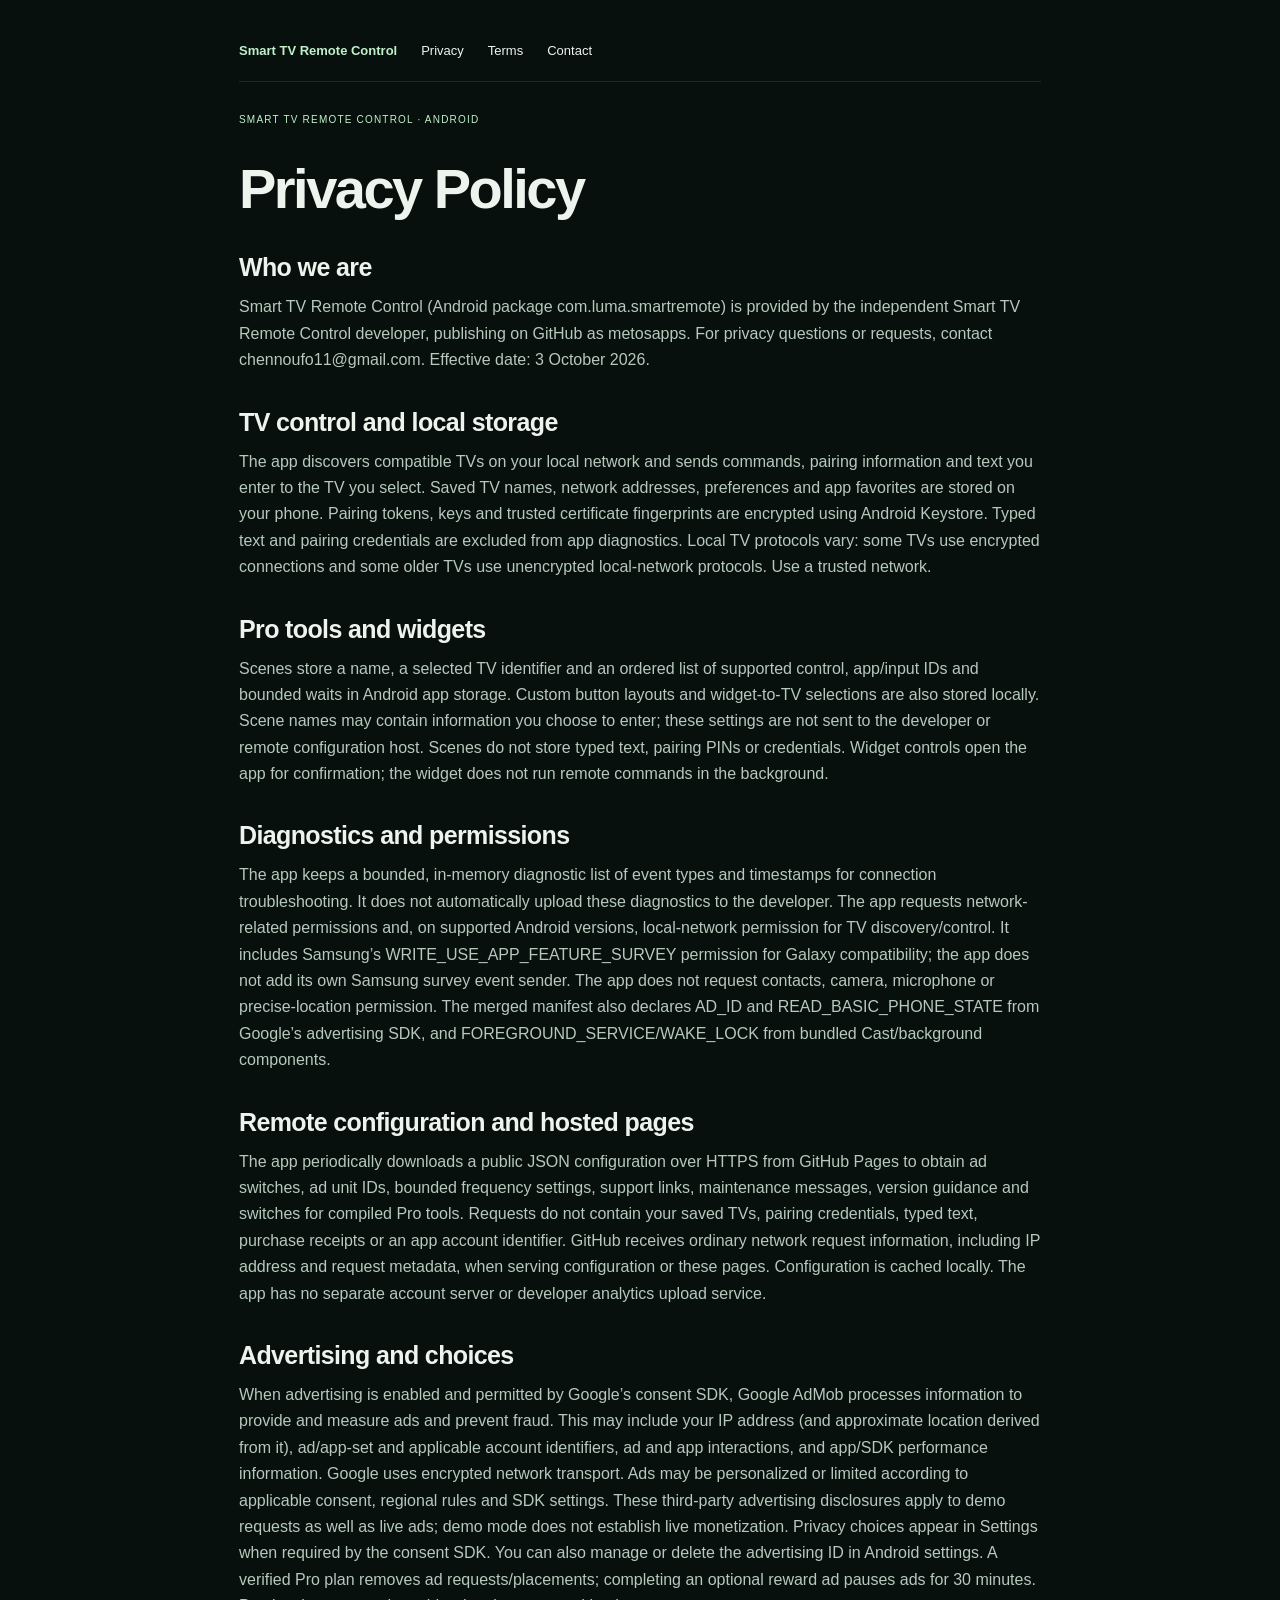
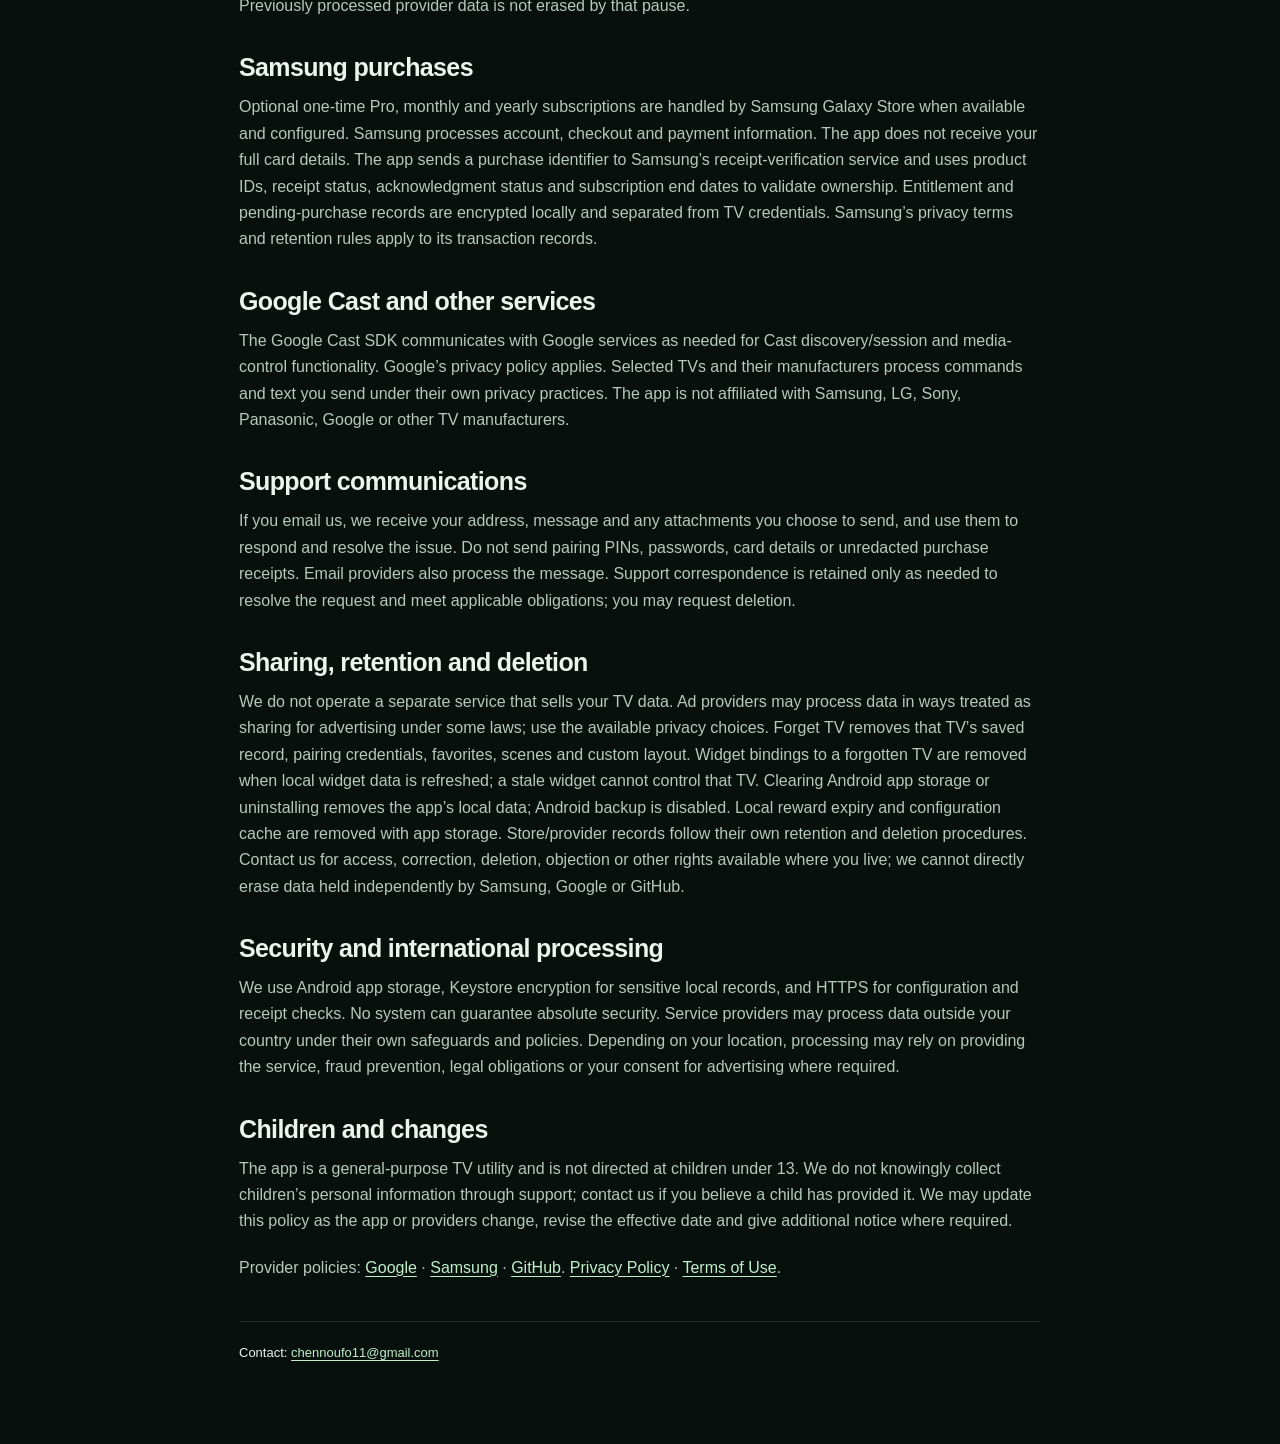
==== commit be98a031: "Publish Smart TV Remote Control landing page" ====
--- a/privacy.html
+++ b/privacy.html
@@ -1 +1 @@
-<!doctype html><html lang="en"><head><meta charset="utf-8"><meta name="viewport" content="width=device-width,initial-scale=1"><title>Privacy Policy — Luma Remote</title><link rel="stylesheet" href="style.css"></head><body><main><nav><a href="index.html">Luma Remote</a><a href="privacy.html">Privacy</a><a href="terms.html">Terms</a><a href="mailto:chennoufo11@gmail.com">Contact</a></nav><p class="tag">LUMA REMOTE · ANDROID</p><h1>Privacy Policy</h1><section><h2>Who we are</h2><p>Luma Remote (Android package com.luma.smartremote) is provided by the independent Luma Remote developer, publishing on GitHub as metosapps. For privacy questions or requests, contact chennoufo11@gmail.com. Effective date: 3 October 2026.</p></section><section><h2>TV control and local storage</h2><p>Luma discovers compatible TVs on your local network and sends commands, pairing information and text you enter to the TV you select. Saved TV names, network addresses, preferences and app favorites are stored on your phone. Pairing tokens, keys and trusted certificate fingerprints are encrypted using Android Keystore. Typed text and pairing credentials are excluded from app diagnostics. Local TV protocols vary: some TVs use encrypted connections and some older TVs use unencrypted local-network protocols. Use a trusted network.</p></section><section><h2>Pro tools and widgets</h2><p>Scenes store a name, a selected TV identifier and an ordered list of supported control, app/input IDs and bounded waits in Android app storage. Custom button layouts and widget-to-TV selections are also stored locally. Scene names may contain information you choose to enter; these settings are not sent to the developer or remote configuration host. Scenes do not store typed text, pairing PINs or credentials. Widget controls open the app for confirmation; the widget does not run remote commands in the background.</p></section><section><h2>Diagnostics and permissions</h2><p>The app keeps a bounded, in-memory diagnostic list of event types and timestamps for connection troubleshooting. It does not automatically upload these diagnostics to the developer. The app requests network-related permissions and, on supported Android versions, local-network permission for TV discovery/control. It includes Samsung’s WRITE_USE_APP_FEATURE_SURVEY permission for Galaxy compatibility; Luma does not add its own Samsung survey event sender. Luma does not request contacts, camera, microphone or precise-location permission. The merged manifest also declares AD_ID and READ_BASIC_PHONE_STATE from Google’s advertising SDK, and FOREGROUND_SERVICE/WAKE_LOCK from bundled Cast/background components.</p></section><section><h2>Remote configuration and hosted pages</h2><p>Luma periodically downloads a public JSON configuration over HTTPS from GitHub Pages to obtain ad switches, ad unit IDs, bounded frequency settings, support links, maintenance messages, version guidance and switches for compiled Pro tools. Requests do not contain your saved TVs, pairing credentials, typed text, purchase receipts or a Luma account identifier. GitHub receives ordinary network request information, including IP address and request metadata, when serving configuration or these pages. Configuration is cached locally. Luma has no separate account server or developer analytics upload service.</p></section><section><h2>Advertising and choices</h2><p>When advertising is enabled and permitted by Google’s consent SDK, Google AdMob processes information to provide and measure ads and prevent fraud. This may include your IP address (and approximate location derived from it), ad/app-set and applicable account identifiers, ad and app interactions, and app/SDK performance information. Google uses encrypted network transport. Ads may be personalized or limited according to applicable consent, regional rules and SDK settings. These third-party advertising disclosures apply to demo requests as well as live ads; demo mode does not establish live monetization. Privacy choices appear in Settings when required by the consent SDK. You can also manage or delete the advertising ID in Android settings. A verified Pro plan removes ad requests/placements; completing an optional reward ad pauses ads for 30 minutes. Previously processed provider data is not erased by that pause.</p></section><section><h2>Samsung purchases</h2><p>Optional one-time Pro, monthly and yearly subscriptions are handled by Samsung Galaxy Store when available and configured. Samsung processes account, checkout and payment information. Luma does not receive your full card details. The app sends a purchase identifier to Samsung’s receipt-verification service and uses product IDs, receipt status, acknowledgment status and subscription end dates to validate ownership. Entitlement and pending-purchase records are encrypted locally and separated from TV credentials. Samsung’s privacy terms and retention rules apply to its transaction records.</p></section><section><h2>Google Cast and other services</h2><p>The Google Cast SDK communicates with Google services as needed for Cast discovery/session and media-control functionality. Google’s privacy policy applies. Selected TVs and their manufacturers process commands and text you send under their own privacy practices. Luma is not affiliated with Samsung, LG, Sony, Panasonic, Google or other TV manufacturers.</p></section><section><h2>Support communications</h2><p>If you email us, we receive your address, message and any attachments you choose to send, and use them to respond and resolve the issue. Do not send pairing PINs, passwords, card details or unredacted purchase receipts. Email providers also process the message. Support correspondence is retained only as needed to resolve the request and meet applicable obligations; you may request deletion.</p></section><section><h2>Sharing, retention and deletion</h2><p>We do not operate a separate service that sells your TV data. Ad providers may process data in ways treated as sharing for advertising under some laws; use the available privacy choices. Forget TV removes that TV’s saved record, pairing credentials, favorites, scenes and custom layout. Widget bindings to a forgotten TV are removed when local widget data is refreshed; a stale widget cannot control that TV. Clearing Android app storage or uninstalling removes Luma’s local data; Android backup is disabled. Local reward expiry and configuration cache are removed with app storage. Store/provider records follow their own retention and deletion procedures. Contact us for access, correction, deletion, objection or other rights available where you live; we cannot directly erase data held independently by Samsung, Google or GitHub.</p></section><section><h2>Security and international processing</h2><p>We use Android app storage, Keystore encryption for sensitive local records, and HTTPS for configuration and receipt checks. No system can guarantee absolute security. Service providers may process data outside your country under their own safeguards and policies. Depending on your location, processing may rely on providing the service, fraud prevention, legal obligations or your consent for advertising where required.</p></section><section><h2>Children and changes</h2><p>Luma is a general-purpose TV utility and is not directed at children under 13. We do not knowingly collect children’s personal information through support; contact us if you believe a child has provided it. We may update this policy as the app or providers change, revise the effective date and give additional notice where required.</p></section><p>Provider policies: <a href="https://policies.google.com/privacy">Google</a> · <a href="https://account.samsung.com/membership/terms/privacypolicy">Samsung</a> · <a href="https://docs.github.com/en/site-policy/privacy-policies/github-general-privacy-statement">GitHub</a>. <a href="privacy.html">Luma Privacy Policy</a> · <a href="terms.html">Luma Terms</a>.</p><footer>Contact: <a href="mailto:chennoufo11@gmail.com">chennoufo11@gmail.com</a></footer></main></body></html>+<!doctype html><html lang="en"><head><meta charset="utf-8"><meta name="viewport" content="width=device-width,initial-scale=1"><title>Privacy Policy — Smart TV Remote Control</title><link rel="icon" type="image/png" href="assets/favicon.png"><link rel="stylesheet" href="style.css?v=landing-1"></head><body class="policy"><main><nav><a href="index.html">Smart TV Remote Control</a><a href="privacy.html">Privacy</a><a href="terms.html">Terms</a><a href="mailto:chennoufo11@gmail.com">Contact</a></nav><p class="tag">SMART TV REMOTE CONTROL · ANDROID</p><h1>Privacy Policy</h1><section><h2>Who we are</h2><p>Smart TV Remote Control (Android package com.luma.smartremote) is provided by the independent Smart TV Remote Control developer, publishing on GitHub as metosapps. For privacy questions or requests, contact chennoufo11@gmail.com. Effective date: 3 October 2026.</p></section><section><h2>TV control and local storage</h2><p>The app discovers compatible TVs on your local network and sends commands, pairing information and text you enter to the TV you select. Saved TV names, network addresses, preferences and app favorites are stored on your phone. Pairing tokens, keys and trusted certificate fingerprints are encrypted using Android Keystore. Typed text and pairing credentials are excluded from app diagnostics. Local TV protocols vary: some TVs use encrypted connections and some older TVs use unencrypted local-network protocols. Use a trusted network.</p></section><section><h2>Pro tools and widgets</h2><p>Scenes store a name, a selected TV identifier and an ordered list of supported control, app/input IDs and bounded waits in Android app storage. Custom button layouts and widget-to-TV selections are also stored locally. Scene names may contain information you choose to enter; these settings are not sent to the developer or remote configuration host. Scenes do not store typed text, pairing PINs or credentials. Widget controls open the app for confirmation; the widget does not run remote commands in the background.</p></section><section><h2>Diagnostics and permissions</h2><p>The app keeps a bounded, in-memory diagnostic list of event types and timestamps for connection troubleshooting. It does not automatically upload these diagnostics to the developer. The app requests network-related permissions and, on supported Android versions, local-network permission for TV discovery/control. It includes Samsung’s WRITE_USE_APP_FEATURE_SURVEY permission for Galaxy compatibility; the app does not add its own Samsung survey event sender. The app does not request contacts, camera, microphone or precise-location permission. The merged manifest also declares AD_ID and READ_BASIC_PHONE_STATE from Google’s advertising SDK, and FOREGROUND_SERVICE/WAKE_LOCK from bundled Cast/background components.</p></section><section><h2>Remote configuration and hosted pages</h2><p>The app periodically downloads a public JSON configuration over HTTPS from GitHub Pages to obtain ad switches, ad unit IDs, bounded frequency settings, support links, maintenance messages, version guidance and switches for compiled Pro tools. Requests do not contain your saved TVs, pairing credentials, typed text, purchase receipts or an app account identifier. GitHub receives ordinary network request information, including IP address and request metadata, when serving configuration or these pages. Configuration is cached locally. The app has no separate account server or developer analytics upload service.</p></section><section><h2>Advertising and choices</h2><p>When advertising is enabled and permitted by Google’s consent SDK, Google AdMob processes information to provide and measure ads and prevent fraud. This may include your IP address (and approximate location derived from it), ad/app-set and applicable account identifiers, ad and app interactions, and app/SDK performance information. Google uses encrypted network transport. Ads may be personalized or limited according to applicable consent, regional rules and SDK settings. These third-party advertising disclosures apply to demo requests as well as live ads; demo mode does not establish live monetization. Privacy choices appear in Settings when required by the consent SDK. You can also manage or delete the advertising ID in Android settings. A verified Pro plan removes ad requests/placements; completing an optional reward ad pauses ads for 30 minutes. Previously processed provider data is not erased by that pause.</p></section><section><h2>Samsung purchases</h2><p>Optional one-time Pro, monthly and yearly subscriptions are handled by Samsung Galaxy Store when available and configured. Samsung processes account, checkout and payment information. The app does not receive your full card details. The app sends a purchase identifier to Samsung’s receipt-verification service and uses product IDs, receipt status, acknowledgment status and subscription end dates to validate ownership. Entitlement and pending-purchase records are encrypted locally and separated from TV credentials. Samsung’s privacy terms and retention rules apply to its transaction records.</p></section><section><h2>Google Cast and other services</h2><p>The Google Cast SDK communicates with Google services as needed for Cast discovery/session and media-control functionality. Google’s privacy policy applies. Selected TVs and their manufacturers process commands and text you send under their own privacy practices. The app is not affiliated with Samsung, LG, Sony, Panasonic, Google or other TV manufacturers.</p></section><section><h2>Support communications</h2><p>If you email us, we receive your address, message and any attachments you choose to send, and use them to respond and resolve the issue. Do not send pairing PINs, passwords, card details or unredacted purchase receipts. Email providers also process the message. Support correspondence is retained only as needed to resolve the request and meet applicable obligations; you may request deletion.</p></section><section><h2>Sharing, retention and deletion</h2><p>We do not operate a separate service that sells your TV data. Ad providers may process data in ways treated as sharing for advertising under some laws; use the available privacy choices. Forget TV removes that TV’s saved record, pairing credentials, favorites, scenes and custom layout. Widget bindings to a forgotten TV are removed when local widget data is refreshed; a stale widget cannot control that TV. Clearing Android app storage or uninstalling removes the app’s local data; Android backup is disabled. Local reward expiry and configuration cache are removed with app storage. Store/provider records follow their own retention and deletion procedures. Contact us for access, correction, deletion, objection or other rights available where you live; we cannot directly erase data held independently by Samsung, Google or GitHub.</p></section><section><h2>Security and international processing</h2><p>We use Android app storage, Keystore encryption for sensitive local records, and HTTPS for configuration and receipt checks. No system can guarantee absolute security. Service providers may process data outside your country under their own safeguards and policies. Depending on your location, processing may rely on providing the service, fraud prevention, legal obligations or your consent for advertising where required.</p></section><section><h2>Children and changes</h2><p>The app is a general-purpose TV utility and is not directed at children under 13. We do not knowingly collect children’s personal information through support; contact us if you believe a child has provided it. We may update this policy as the app or providers change, revise the effective date and give additional notice where required.</p></section><p>Provider policies: <a href="https://policies.google.com/privacy">Google</a> · <a href="https://account.samsung.com/membership/terms/privacypolicy">Samsung</a> · <a href="https://docs.github.com/en/site-policy/privacy-policies/github-general-privacy-statement">GitHub</a>. <a href="privacy.html">Privacy Policy</a> · <a href="terms.html">Terms of Use</a>.</p><footer>Contact: <a href="mailto:chennoufo11@gmail.com">chennoufo11@gmail.com</a></footer></main></body></html>
--- a/style.css
+++ b/style.css
@@ -1 +1,6 @@
-body{margin:0;background:#0c1019;color:#e7ebf5;font:17px/1.7 system-ui,sans-serif}main{max-width:850px;margin:auto;padding:48px 24px}a{color:#8ce5ce}nav{display:flex;gap:24px;flex-wrap:wrap}h1{font-size:clamp(34px,6vw,54px);line-height:1.1;margin:35px 0 20px}h2{font-size:24px;margin:32px 0 12px}p{color:#c6cede}footer{border-top:1px solid #30394b;margin-top:40px;padding-top:24px}.tag{letter-spacing:.13em;color:#8ce5ce;font-size:13px}section{scroll-margin-top:20px}+:root{color-scheme:dark;--bg:#07100d;--surface:#111d17;--text:#edf4ee;--muted:#a9bbb0;--mint:#c0efca;--line:rgba(179,216,191,.14);--max:1180px}*{box-sizing:border-box}html{scroll-behavior:smooth;scroll-padding-top:105px}body{margin:0;background:var(--bg);color:var(--text);font:16px/1.65 -apple-system,BlinkMacSystemFont,"Segoe UI",Arial,sans-serif}img{display:block;max-width:100%;height:auto}a{color:inherit;text-decoration:none}button{font:inherit;color:inherit}a,button,summary{-webkit-tap-highlight-color:transparent}a:focus-visible,button:focus-visible,summary:focus-visible,[tabindex]:focus-visible{outline:2px solid var(--mint);outline-offset:6px}p{color:var(--muted);margin:0 0 20px}h1,h2,h3{margin:0;color:var(--text);font-weight:650;letter-spacing:-.045em;line-height:1.08}h2{font-size:clamp(35px,4.4vw,55px)}h3{font-size:23px;letter-spacing:-.025em}.container{width:min(var(--max),calc(100% - 64px));margin-inline:auto}.section{padding-block:100px}.eyebrow{font-size:11px;font-weight:700;letter-spacing:.18em;color:var(--mint);margin:0 0 23px;display:flex;gap:10px;align-items:center}.status-dot{display:inline-block;width:7px;height:7px;border-radius:50%;background:var(--mint);box-shadow:0 0 14px #c0efca55}.skip-link{position:fixed;top:-100px;left:20px;z-index:20;background:var(--mint);color:var(--bg);padding:12px 18px}.skip-link:focus{top:12px}.site-header{position:sticky;top:0;z-index:10;border-bottom:1px solid var(--line);background:rgba(7,16,13,.9);backdrop-filter:blur(18px)}.header-inner{height:94px;display:flex;align-items:center;justify-content:space-between;gap:30px}.brand{display:flex;align-items:center;gap:13px;flex-shrink:0}.brand img{border-radius:13px}.brand span{font-size:13px;line-height:1.4;letter-spacing:.015em;color:var(--muted)}.brand strong{color:var(--text);font-size:15px;font-weight:600}.site-header nav,.site-footer nav{display:flex;gap:30px;font-size:13px;color:#bac9bf}.site-header a:hover,.site-footer a:hover{color:var(--mint)}.header-link{font-size:12px;border:1px solid var(--line);border-radius:100px;padding:9px 17px;white-space:nowrap}.header-link span{margin-left:12px}.hero{position:relative;overflow:hidden}.hero-grid{display:grid;grid-template-columns:1.2fr .8fr;gap:50px;align-items:center;padding-block:88px 70px;position:relative}.hero-copy{position:relative;z-index:1}.hero h1{font-size:clamp(42px,5.1vw,70px);line-height:1.075;letter-spacing:-.058em}.hero h1 span{color:var(--mint)}.hero-description{font-size:17px;max-width:490px;line-height:1.8;margin:30px 0}.hero-actions{display:flex;gap:13px;flex-wrap:wrap}.button{display:inline-flex;align-items:center;justify-content:center;gap:24px;min-height:51px;border:1px solid var(--line);padding:12px 23px;border-radius:9px;font-size:13px;font-weight:650;transition:transform .2s,background .2s}.button:hover{transform:translateY(-2px)}.primary{background:var(--mint);border-color:var(--mint);color:#09200f}.primary:hover{background:#d4f7db}.secondary{background:#18281f;color:var(--text)}.release-status{font-size:12px;display:flex;align-items:center;gap:8px;margin:22px 0 30px;color:var(--muted)}.hero-facts{display:flex;gap:30px;border-top:1px solid var(--line);padding-top:23px;width:fit-content;font-size:11px;color:var(--muted)}.hero-facts strong{display:block;font-size:19px;font-weight:600;line-height:1.2;margin-bottom:4px;color:var(--text)}.hero-glow{position:absolute;inset:0;pointer-events:none;background:radial-gradient(ellipse at 78% 53%,#154e3266,transparent 50%)}.hero-glow:after{content:"";position:absolute;right:-150px;bottom:-410px;width:850px;height:1100px;background:url("assets/emerald-background.webp") center/cover;opacity:.75;mask-image:linear-gradient(transparent 10%,#000 55%,transparent)}.hero-visual{margin:0;display:flex;align-items:center;flex-direction:column;position:relative;z-index:1}.orbit-label{font-size:9px;letter-spacing:.15em;color:var(--mint);display:flex;align-items:center;gap:9px;margin-bottom:22px}.device{width:min(330px,100%);border:5px solid #40534b;border-radius:35px;overflow:hidden;box-shadow:0 0 0 1px #90aa9a55,18px 30px 80px #000b,0 0 65px #4ecb7620;transform:rotate(4deg);background:#000}.device img{width:100%;aspect-ratio:9/16}.hero-visual figcaption{font-size:10px;line-height:1.7;text-align:center;color:var(--muted);margin-top:27px}.trust-strip{border-block:1px solid var(--line);background:#0b1711}.trust-strip .container{display:flex;justify-content:space-between;gap:20px;padding-block:22px;font-size:12px;color:#b5c9bc}.trust-strip span{display:flex;align-items:center;gap:11px}.trust-strip span:before{content:"✦";color:#8abd97;font-size:14px}.section-heading{display:flex;justify-content:space-between;align-items:end;gap:55px;margin-bottom:45px}.section-heading>p{max-width:360px;font-size:15px;margin-bottom:2px}.feature-grid{display:grid;grid-template-columns:repeat(4,1fr);gap:28px}.feature{border-top:1px solid var(--line);padding-top:28px}.feature-icon{display:grid;place-items:center;width:46px;height:46px;border:1px solid var(--line);background:#15281c;border-radius:13px;color:var(--mint);font-size:24px;margin-bottom:24px}.feature h3{font-size:20px;margin-bottom:14px}.feature p{font-size:14px;line-height:1.8;margin:0}.showcase{background:#0c1912;border-block:1px solid var(--line)}.gallery-heading-end p{font-size:14px;margin:0 0 14px}.gallery-buttons{display:flex;gap:9px;justify-content:end}.gallery-buttons[hidden]{display:none}.gallery-buttons button{border:1px solid #334d3b;background:#172b1e;width:40px;height:40px;border-radius:50%;cursor:pointer;font-size:19px}.gallery-buttons button:disabled{opacity:.35;cursor:default}.gallery{display:flex;gap:20px;overflow-x:auto;scroll-snap-type:x mandatory;padding:3px 3px 22px;scrollbar-color:#5a8267 #16291d;scrollbar-width:thin}.gallery a{flex:0 0 calc((100% - 60px)/4);scroll-snap-align:start;border:1px solid #35583d;border-radius:16px;overflow:hidden;transition:transform .2s}.gallery a:hover{transform:translateY(-2px)}.gallery img{width:100%;aspect-ratio:9/16}.gallery-note{font-size:11px;line-height:1.8;margin:22px 0 0;max-width:780px}.pro-panel{display:grid;grid-template-columns:1fr 1fr;gap:70px;padding:55px 60px;border:1px solid #2a4734;border-radius:22px;background:radial-gradient(ellipse at 0 0,#213f2b99,transparent 70%),#101d15}.pro-pill{background:var(--mint);color:#122619;padding:3px 8px;border-radius:5px;font-size:9px;letter-spacing:.08em}.pro-intro>p:not(.eyebrow){font-size:15px;margin:24px 0 0;max-width:410px}.pro-intro .pro-availability{font-size:11px!important;color:#8ca997;line-height:1.8}.pro-features{display:grid;gap:28px;align-content:center}.pro-features article{display:flex;gap:22px;padding-bottom:24px;border-bottom:1px solid var(--line)}.pro-features article:last-child{padding-bottom:0;border:0}.pro-features article>span{font-size:11px;color:var(--mint);margin-top:4px}.pro-features h3{font-size:21px;margin-bottom:10px}.pro-features p{font-size:13px;line-height:1.8;margin:0}.compatibility{display:grid;grid-template-columns:1fr 1fr;gap:80px;border-top:1px solid var(--line)}.compatibility>div>p:not(.eyebrow){max-width:420px;margin:25px 0 0;font-size:14px}.compatibility-list{display:grid;grid-template-columns:1fr 1fr;gap:12px;align-content:center}.compatibility-list span{border-bottom:1px solid var(--line);padding:13px 0;font-size:14px}.compatibility-list small{display:block;color:#8bb698;font-size:9px;text-transform:uppercase;letter-spacing:.1em;margin-top:4px}.compatibility-list p{grid-column:1/-1;font-size:11px!important;line-height:1.9;margin-top:12px!important}.faq-section{display:grid;grid-template-columns:.9fr 1.1fr;gap:80px;border-top:1px solid var(--line)}.faq details{border-bottom:1px solid var(--line);padding:20px 0}.faq details:first-child{padding-top:0}.faq summary{font-size:16px;font-weight:500;cursor:pointer;list-style:none;padding-right:30px;position:relative}.faq summary::-webkit-details-marker{display:none}.faq summary:after{content:"＋";position:absolute;right:0;color:var(--mint)}.faq details[open] summary:after{content:"−"}.faq p{font-size:14px;line-height:1.85;margin:15px 20px 0 0}.support-panel{display:grid;grid-template-columns:1.1fr .9fr;gap:80px;align-items:center;background:#172a1c;border:1px solid #34533c;border-radius:22px;padding:55px 60px}.support-panel h2{font-size:48px}.support-panel p:not(.eyebrow){margin:22px 0 0;max-width:490px;font-size:14px}.support-panel p.support-note{font-size:11px;color:#8fa999;margin-top:12px}.support-actions{display:flex;flex-direction:column;align-items:flex-start;gap:18px}.support-email{font-size:15px;color:#deeee1;overflow-wrap:anywhere}.support-email:hover{text-decoration:underline}.policy-links{display:flex;gap:25px;font-size:12px;color:var(--muted)}.policy-links a{text-decoration:underline;text-underline-offset:5px}.site-footer{border-top:1px solid var(--line);padding-block:35px 20px}.footer-inner{display:flex;justify-content:space-between;gap:30px;align-items:center}.footer-inner p{font-size:11px;margin:0}.site-footer nav{gap:22px;font-size:12px}.footer-bottom{font-size:10px;color:#738d7d;margin-top:25px;border-top:1px solid var(--line);padding-top:20px}.policy main{max-width:850px;margin:auto;padding:40px 24px 80px}.policy main>nav{display:flex;align-items:center;gap:24px;flex-wrap:wrap;border-bottom:1px solid var(--line);padding-bottom:20px;font-size:13px}.policy main>nav a:first-child{font-weight:650;color:var(--mint)}.policy h1{font-size:clamp(38px,6vw,56px);margin:30px 0 25px}.policy h2{font-size:25px;margin:35px 0 13px;letter-spacing:-.025em}.policy p{color:#b7c8bd}.policy .tag{letter-spacing:.12em;color:var(--mint);font-size:10px;margin-top:30px}.policy section{scroll-margin-top:24px}.policy footer{border-top:1px solid var(--line);padding-top:20px;margin-top:40px;font-size:13px}.policy p a,.policy footer a{color:var(--mint);text-decoration:underline;text-underline-offset:3px}
+@media(min-width:1500px){.hero-grid{gap:90px;padding-block:100px}.hero h1{font-size:76px}.device{width:350px}}
+@media(max-width:1000px){.hero-grid{gap:30px;grid-template-columns:1.15fr .85fr}.hero h1{font-size:clamp(40px,5.3vw,59px)}.device{width:285px}.header-inner{gap:20px}.site-header nav{gap:21px;font-size:12px}.section{padding-block:78px}.pro-panel,.support-panel{padding:42px;gap:40px}.feature-grid{gap:22px}.feature h3{font-size:18px}.compatibility,.faq-section{gap:45px}}
+@media(max-width:760px){html{scroll-padding-top:132px}.container{width:calc(100% - 40px)}.header-inner{height:auto;min-height:116px;padding-block:15px;flex-wrap:wrap;gap:13px}.brand span{font-size:11px}.brand strong{font-size:13px}.brand img{width:38px;height:38px}.header-link{margin-left:auto;padding:7px 12px}.site-header nav{order:3;width:100%;justify-content:space-between;gap:14px;font-size:11px}.hero-grid{grid-template-columns:1fr;gap:55px;padding-block:56px}.hero h1{font-size:clamp(41px,7.9vw,62px)}.hero-description{font-size:16px;max-width:530px}.hero-facts{gap:28px}.hero-visual{padding-inline:10px}.device{width:290px;transform:rotate(3deg)}.hero-glow:after{right:-250px;bottom:-450px}.section{padding-block:64px}.trust-strip .container{display:grid;grid-template-columns:1fr 1fr;gap:17px;font-size:11px}.section-heading{display:block;margin-bottom:32px}.section-heading>p{margin-top:22px}.feature-grid{grid-template-columns:1fr 1fr;gap:32px 24px}.feature h3{font-size:20px}.feature p{font-size:13px}.gallery a{flex-basis:calc((100% - 20px)/2)}.gallery-heading-end{display:flex;justify-content:space-between;align-items:center;gap:20px;margin-top:20px}.gallery-heading-end p{margin:0}.gallery-note{font-size:10px}.pro-panel,.support-panel{grid-template-columns:1fr;padding:32px 26px;gap:35px;border-radius:17px}.pro-features{gap:22px}.compatibility,.faq-section{grid-template-columns:1fr;gap:35px}.compatibility-list{gap:10px 20px}.faq summary{font-size:15px}.support-panel h2{font-size:40px}.footer-inner{flex-wrap:wrap;gap:25px}.footer-inner p{order:3;width:100%;margin-top:0}.site-footer nav{margin-left:auto;gap:18px}.footer-bottom{line-height:1.9}}
+@media(max-width:400px){.container{width:calc(100% - 32px)}.hero h1{font-size:40px}.hero-actions{gap:10px}.button{padding-inline:17px;font-size:12px;gap:14px}.feature-grid{gap:28px 20px}.feature h3{font-size:18px}.hero-facts{gap:24px}.gallery{gap:13px}.gallery a{flex-basis:70%}.support-panel{padding-inline:23px}.site-footer nav{gap:13px}.brand strong{font-size:12px}.hero .eyebrow{font-size:9px}}
+@media(prefers-reduced-motion:reduce){html{scroll-behavior:auto}.button,.gallery a{transition:none}.button:hover,.gallery a:hover{transform:none}}
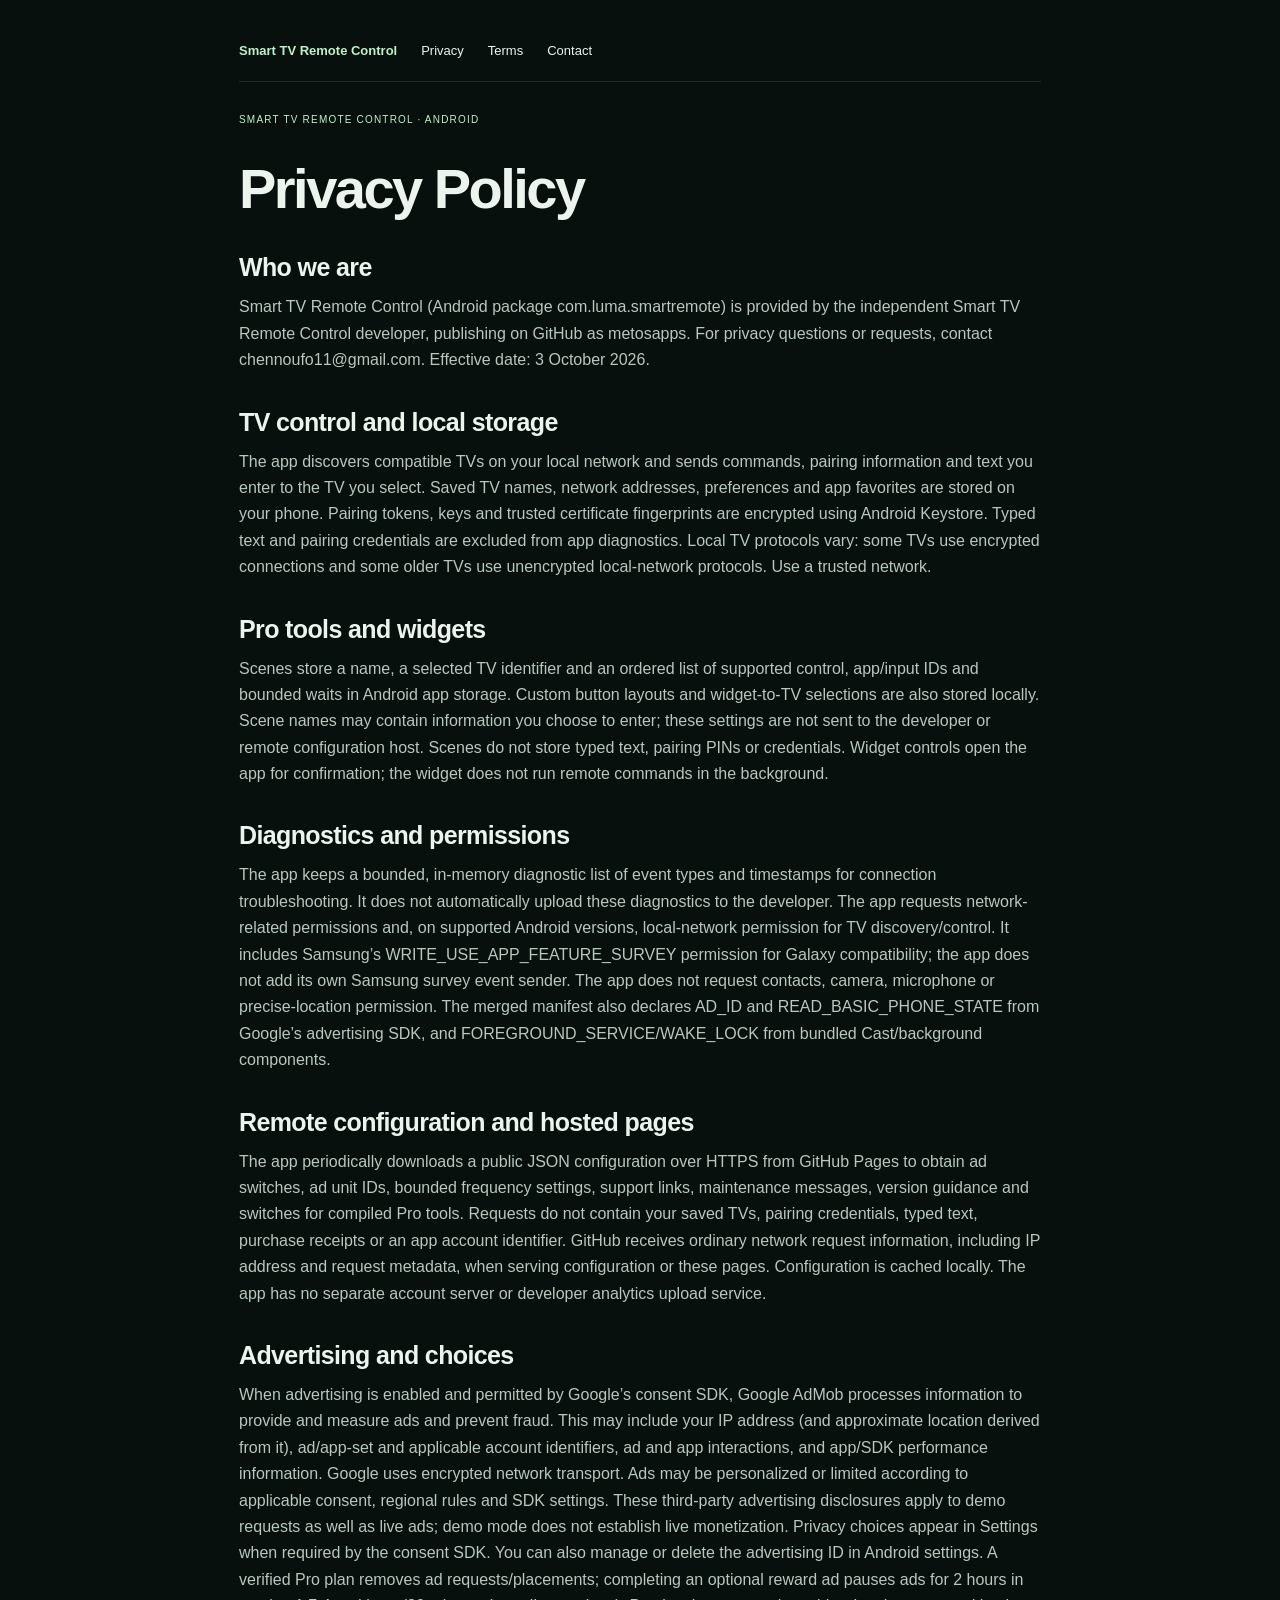
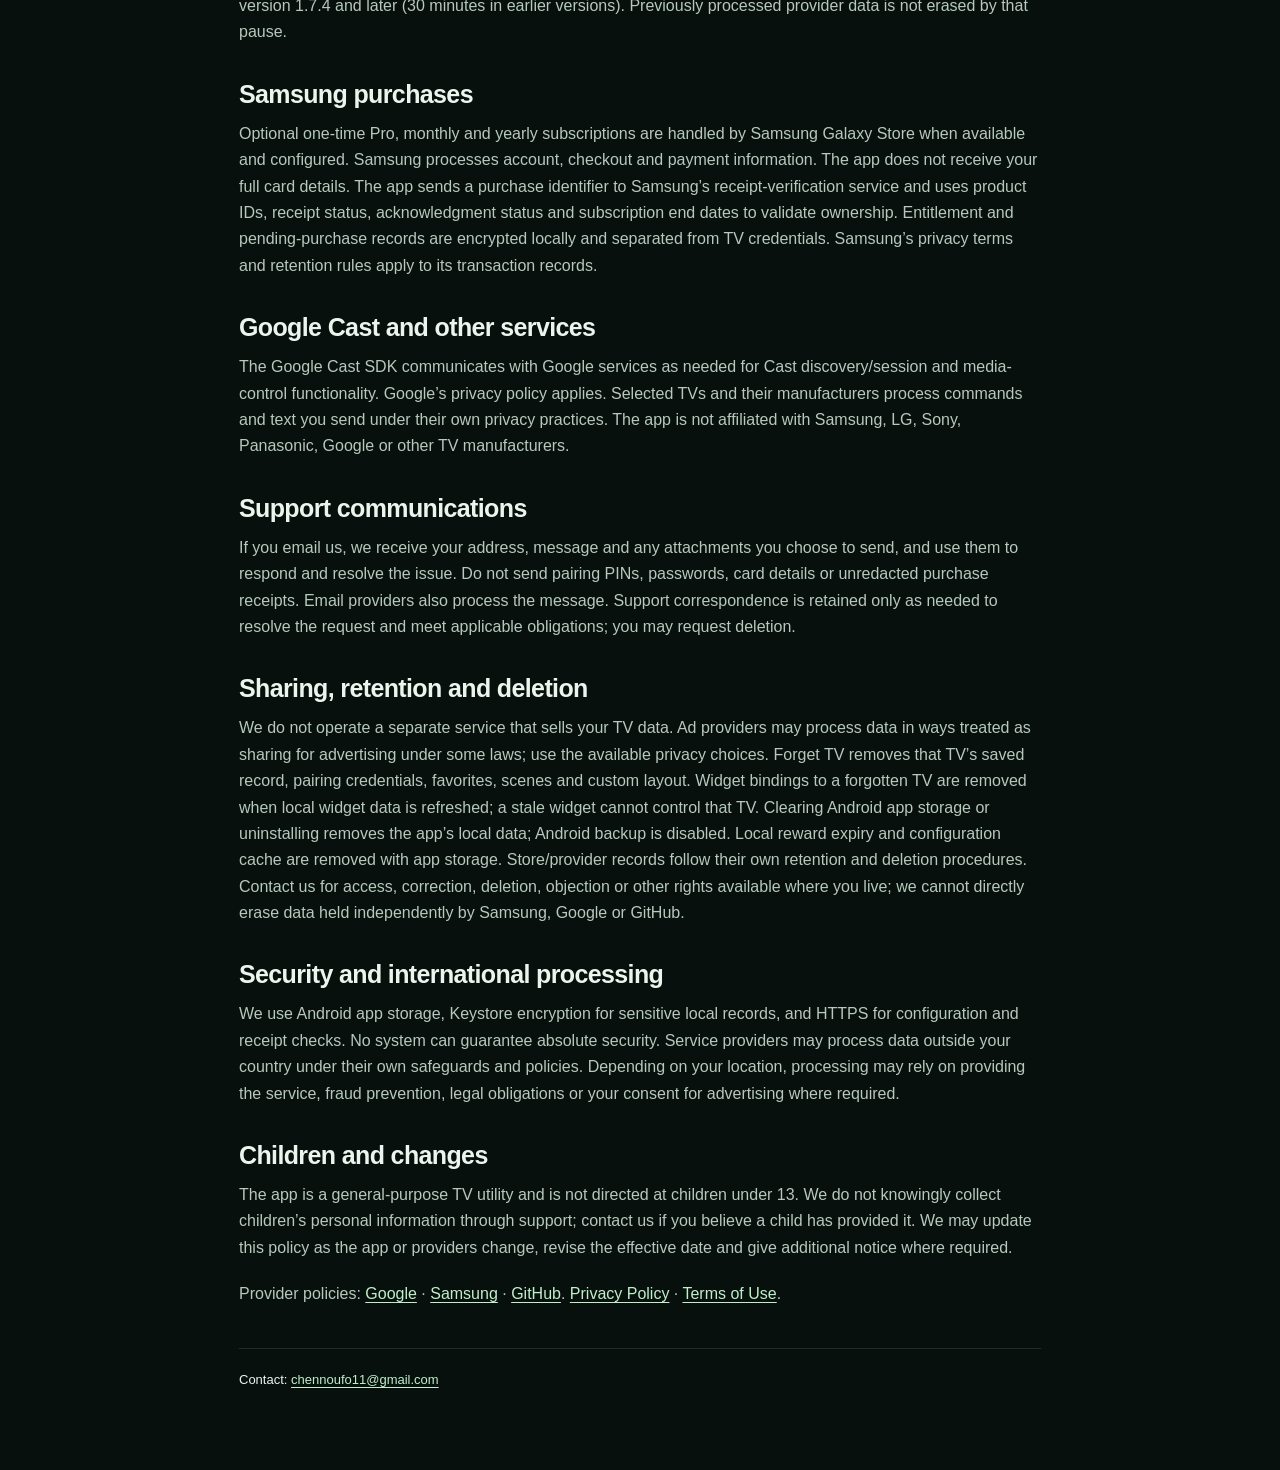
==== commit f562dc2a: "Document two-hour ad-free reward for app version 1.7.4" ====
--- a/privacy.html
+++ b/privacy.html
@@ -1 +1 @@
-<!doctype html><html lang="en"><head><meta charset="utf-8"><meta name="viewport" content="width=device-width,initial-scale=1"><title>Privacy Policy — Smart TV Remote Control</title><link rel="icon" type="image/png" href="assets/favicon.png"><link rel="stylesheet" href="style.css?v=landing-1"></head><body class="policy"><main><nav><a href="index.html">Smart TV Remote Control</a><a href="privacy.html">Privacy</a><a href="terms.html">Terms</a><a href="mailto:chennoufo11@gmail.com">Contact</a></nav><p class="tag">SMART TV REMOTE CONTROL · ANDROID</p><h1>Privacy Policy</h1><section><h2>Who we are</h2><p>Smart TV Remote Control (Android package com.luma.smartremote) is provided by the independent Smart TV Remote Control developer, publishing on GitHub as metosapps. For privacy questions or requests, contact chennoufo11@gmail.com. Effective date: 3 October 2026.</p></section><section><h2>TV control and local storage</h2><p>The app discovers compatible TVs on your local network and sends commands, pairing information and text you enter to the TV you select. Saved TV names, network addresses, preferences and app favorites are stored on your phone. Pairing tokens, keys and trusted certificate fingerprints are encrypted using Android Keystore. Typed text and pairing credentials are excluded from app diagnostics. Local TV protocols vary: some TVs use encrypted connections and some older TVs use unencrypted local-network protocols. Use a trusted network.</p></section><section><h2>Pro tools and widgets</h2><p>Scenes store a name, a selected TV identifier and an ordered list of supported control, app/input IDs and bounded waits in Android app storage. Custom button layouts and widget-to-TV selections are also stored locally. Scene names may contain information you choose to enter; these settings are not sent to the developer or remote configuration host. Scenes do not store typed text, pairing PINs or credentials. Widget controls open the app for confirmation; the widget does not run remote commands in the background.</p></section><section><h2>Diagnostics and permissions</h2><p>The app keeps a bounded, in-memory diagnostic list of event types and timestamps for connection troubleshooting. It does not automatically upload these diagnostics to the developer. The app requests network-related permissions and, on supported Android versions, local-network permission for TV discovery/control. It includes Samsung’s WRITE_USE_APP_FEATURE_SURVEY permission for Galaxy compatibility; the app does not add its own Samsung survey event sender. The app does not request contacts, camera, microphone or precise-location permission. The merged manifest also declares AD_ID and READ_BASIC_PHONE_STATE from Google’s advertising SDK, and FOREGROUND_SERVICE/WAKE_LOCK from bundled Cast/background components.</p></section><section><h2>Remote configuration and hosted pages</h2><p>The app periodically downloads a public JSON configuration over HTTPS from GitHub Pages to obtain ad switches, ad unit IDs, bounded frequency settings, support links, maintenance messages, version guidance and switches for compiled Pro tools. Requests do not contain your saved TVs, pairing credentials, typed text, purchase receipts or an app account identifier. GitHub receives ordinary network request information, including IP address and request metadata, when serving configuration or these pages. Configuration is cached locally. The app has no separate account server or developer analytics upload service.</p></section><section><h2>Advertising and choices</h2><p>When advertising is enabled and permitted by Google’s consent SDK, Google AdMob processes information to provide and measure ads and prevent fraud. This may include your IP address (and approximate location derived from it), ad/app-set and applicable account identifiers, ad and app interactions, and app/SDK performance information. Google uses encrypted network transport. Ads may be personalized or limited according to applicable consent, regional rules and SDK settings. These third-party advertising disclosures apply to demo requests as well as live ads; demo mode does not establish live monetization. Privacy choices appear in Settings when required by the consent SDK. You can also manage or delete the advertising ID in Android settings. A verified Pro plan removes ad requests/placements; completing an optional reward ad pauses ads for 30 minutes. Previously processed provider data is not erased by that pause.</p></section><section><h2>Samsung purchases</h2><p>Optional one-time Pro, monthly and yearly subscriptions are handled by Samsung Galaxy Store when available and configured. Samsung processes account, checkout and payment information. The app does not receive your full card details. The app sends a purchase identifier to Samsung’s receipt-verification service and uses product IDs, receipt status, acknowledgment status and subscription end dates to validate ownership. Entitlement and pending-purchase records are encrypted locally and separated from TV credentials. Samsung’s privacy terms and retention rules apply to its transaction records.</p></section><section><h2>Google Cast and other services</h2><p>The Google Cast SDK communicates with Google services as needed for Cast discovery/session and media-control functionality. Google’s privacy policy applies. Selected TVs and their manufacturers process commands and text you send under their own privacy practices. The app is not affiliated with Samsung, LG, Sony, Panasonic, Google or other TV manufacturers.</p></section><section><h2>Support communications</h2><p>If you email us, we receive your address, message and any attachments you choose to send, and use them to respond and resolve the issue. Do not send pairing PINs, passwords, card details or unredacted purchase receipts. Email providers also process the message. Support correspondence is retained only as needed to resolve the request and meet applicable obligations; you may request deletion.</p></section><section><h2>Sharing, retention and deletion</h2><p>We do not operate a separate service that sells your TV data. Ad providers may process data in ways treated as sharing for advertising under some laws; use the available privacy choices. Forget TV removes that TV’s saved record, pairing credentials, favorites, scenes and custom layout. Widget bindings to a forgotten TV are removed when local widget data is refreshed; a stale widget cannot control that TV. Clearing Android app storage or uninstalling removes the app’s local data; Android backup is disabled. Local reward expiry and configuration cache are removed with app storage. Store/provider records follow their own retention and deletion procedures. Contact us for access, correction, deletion, objection or other rights available where you live; we cannot directly erase data held independently by Samsung, Google or GitHub.</p></section><section><h2>Security and international processing</h2><p>We use Android app storage, Keystore encryption for sensitive local records, and HTTPS for configuration and receipt checks. No system can guarantee absolute security. Service providers may process data outside your country under their own safeguards and policies. Depending on your location, processing may rely on providing the service, fraud prevention, legal obligations or your consent for advertising where required.</p></section><section><h2>Children and changes</h2><p>The app is a general-purpose TV utility and is not directed at children under 13. We do not knowingly collect children’s personal information through support; contact us if you believe a child has provided it. We may update this policy as the app or providers change, revise the effective date and give additional notice where required.</p></section><p>Provider policies: <a href="https://policies.google.com/privacy">Google</a> · <a href="https://account.samsung.com/membership/terms/privacypolicy">Samsung</a> · <a href="https://docs.github.com/en/site-policy/privacy-policies/github-general-privacy-statement">GitHub</a>. <a href="privacy.html">Privacy Policy</a> · <a href="terms.html">Terms of Use</a>.</p><footer>Contact: <a href="mailto:chennoufo11@gmail.com">chennoufo11@gmail.com</a></footer></main></body></html>+<!doctype html><html lang="en"><head><meta charset="utf-8"><meta name="viewport" content="width=device-width,initial-scale=1"><title>Privacy Policy — Smart TV Remote Control</title><link rel="icon" type="image/png" href="assets/favicon.png"><link rel="stylesheet" href="style.css?v=landing-1"></head><body class="policy"><main><nav><a href="index.html">Smart TV Remote Control</a><a href="privacy.html">Privacy</a><a href="terms.html">Terms</a><a href="mailto:chennoufo11@gmail.com">Contact</a></nav><p class="tag">SMART TV REMOTE CONTROL · ANDROID</p><h1>Privacy Policy</h1><section><h2>Who we are</h2><p>Smart TV Remote Control (Android package com.luma.smartremote) is provided by the independent Smart TV Remote Control developer, publishing on GitHub as metosapps. For privacy questions or requests, contact chennoufo11@gmail.com. Effective date: 3 October 2026.</p></section><section><h2>TV control and local storage</h2><p>The app discovers compatible TVs on your local network and sends commands, pairing information and text you enter to the TV you select. Saved TV names, network addresses, preferences and app favorites are stored on your phone. Pairing tokens, keys and trusted certificate fingerprints are encrypted using Android Keystore. Typed text and pairing credentials are excluded from app diagnostics. Local TV protocols vary: some TVs use encrypted connections and some older TVs use unencrypted local-network protocols. Use a trusted network.</p></section><section><h2>Pro tools and widgets</h2><p>Scenes store a name, a selected TV identifier and an ordered list of supported control, app/input IDs and bounded waits in Android app storage. Custom button layouts and widget-to-TV selections are also stored locally. Scene names may contain information you choose to enter; these settings are not sent to the developer or remote configuration host. Scenes do not store typed text, pairing PINs or credentials. Widget controls open the app for confirmation; the widget does not run remote commands in the background.</p></section><section><h2>Diagnostics and permissions</h2><p>The app keeps a bounded, in-memory diagnostic list of event types and timestamps for connection troubleshooting. It does not automatically upload these diagnostics to the developer. The app requests network-related permissions and, on supported Android versions, local-network permission for TV discovery/control. It includes Samsung’s WRITE_USE_APP_FEATURE_SURVEY permission for Galaxy compatibility; the app does not add its own Samsung survey event sender. The app does not request contacts, camera, microphone or precise-location permission. The merged manifest also declares AD_ID and READ_BASIC_PHONE_STATE from Google’s advertising SDK, and FOREGROUND_SERVICE/WAKE_LOCK from bundled Cast/background components.</p></section><section><h2>Remote configuration and hosted pages</h2><p>The app periodically downloads a public JSON configuration over HTTPS from GitHub Pages to obtain ad switches, ad unit IDs, bounded frequency settings, support links, maintenance messages, version guidance and switches for compiled Pro tools. Requests do not contain your saved TVs, pairing credentials, typed text, purchase receipts or an app account identifier. GitHub receives ordinary network request information, including IP address and request metadata, when serving configuration or these pages. Configuration is cached locally. The app has no separate account server or developer analytics upload service.</p></section><section><h2>Advertising and choices</h2><p>When advertising is enabled and permitted by Google’s consent SDK, Google AdMob processes information to provide and measure ads and prevent fraud. This may include your IP address (and approximate location derived from it), ad/app-set and applicable account identifiers, ad and app interactions, and app/SDK performance information. Google uses encrypted network transport. Ads may be personalized or limited according to applicable consent, regional rules and SDK settings. These third-party advertising disclosures apply to demo requests as well as live ads; demo mode does not establish live monetization. Privacy choices appear in Settings when required by the consent SDK. You can also manage or delete the advertising ID in Android settings. A verified Pro plan removes ad requests/placements; completing an optional reward ad pauses ads for 2 hours in version 1.7.4 and later (30 minutes in earlier versions). Previously processed provider data is not erased by that pause.</p></section><section><h2>Samsung purchases</h2><p>Optional one-time Pro, monthly and yearly subscriptions are handled by Samsung Galaxy Store when available and configured. Samsung processes account, checkout and payment information. The app does not receive your full card details. The app sends a purchase identifier to Samsung’s receipt-verification service and uses product IDs, receipt status, acknowledgment status and subscription end dates to validate ownership. Entitlement and pending-purchase records are encrypted locally and separated from TV credentials. Samsung’s privacy terms and retention rules apply to its transaction records.</p></section><section><h2>Google Cast and other services</h2><p>The Google Cast SDK communicates with Google services as needed for Cast discovery/session and media-control functionality. Google’s privacy policy applies. Selected TVs and their manufacturers process commands and text you send under their own privacy practices. The app is not affiliated with Samsung, LG, Sony, Panasonic, Google or other TV manufacturers.</p></section><section><h2>Support communications</h2><p>If you email us, we receive your address, message and any attachments you choose to send, and use them to respond and resolve the issue. Do not send pairing PINs, passwords, card details or unredacted purchase receipts. Email providers also process the message. Support correspondence is retained only as needed to resolve the request and meet applicable obligations; you may request deletion.</p></section><section><h2>Sharing, retention and deletion</h2><p>We do not operate a separate service that sells your TV data. Ad providers may process data in ways treated as sharing for advertising under some laws; use the available privacy choices. Forget TV removes that TV’s saved record, pairing credentials, favorites, scenes and custom layout. Widget bindings to a forgotten TV are removed when local widget data is refreshed; a stale widget cannot control that TV. Clearing Android app storage or uninstalling removes the app’s local data; Android backup is disabled. Local reward expiry and configuration cache are removed with app storage. Store/provider records follow their own retention and deletion procedures. Contact us for access, correction, deletion, objection or other rights available where you live; we cannot directly erase data held independently by Samsung, Google or GitHub.</p></section><section><h2>Security and international processing</h2><p>We use Android app storage, Keystore encryption for sensitive local records, and HTTPS for configuration and receipt checks. No system can guarantee absolute security. Service providers may process data outside your country under their own safeguards and policies. Depending on your location, processing may rely on providing the service, fraud prevention, legal obligations or your consent for advertising where required.</p></section><section><h2>Children and changes</h2><p>The app is a general-purpose TV utility and is not directed at children under 13. We do not knowingly collect children’s personal information through support; contact us if you believe a child has provided it. We may update this policy as the app or providers change, revise the effective date and give additional notice where required.</p></section><p>Provider policies: <a href="https://policies.google.com/privacy">Google</a> · <a href="https://account.samsung.com/membership/terms/privacypolicy">Samsung</a> · <a href="https://docs.github.com/en/site-policy/privacy-policies/github-general-privacy-statement">GitHub</a>. <a href="privacy.html">Privacy Policy</a> · <a href="terms.html">Terms of Use</a>.</p><footer>Contact: <a href="mailto:chennoufo11@gmail.com">chennoufo11@gmail.com</a></footer></main></body></html>
